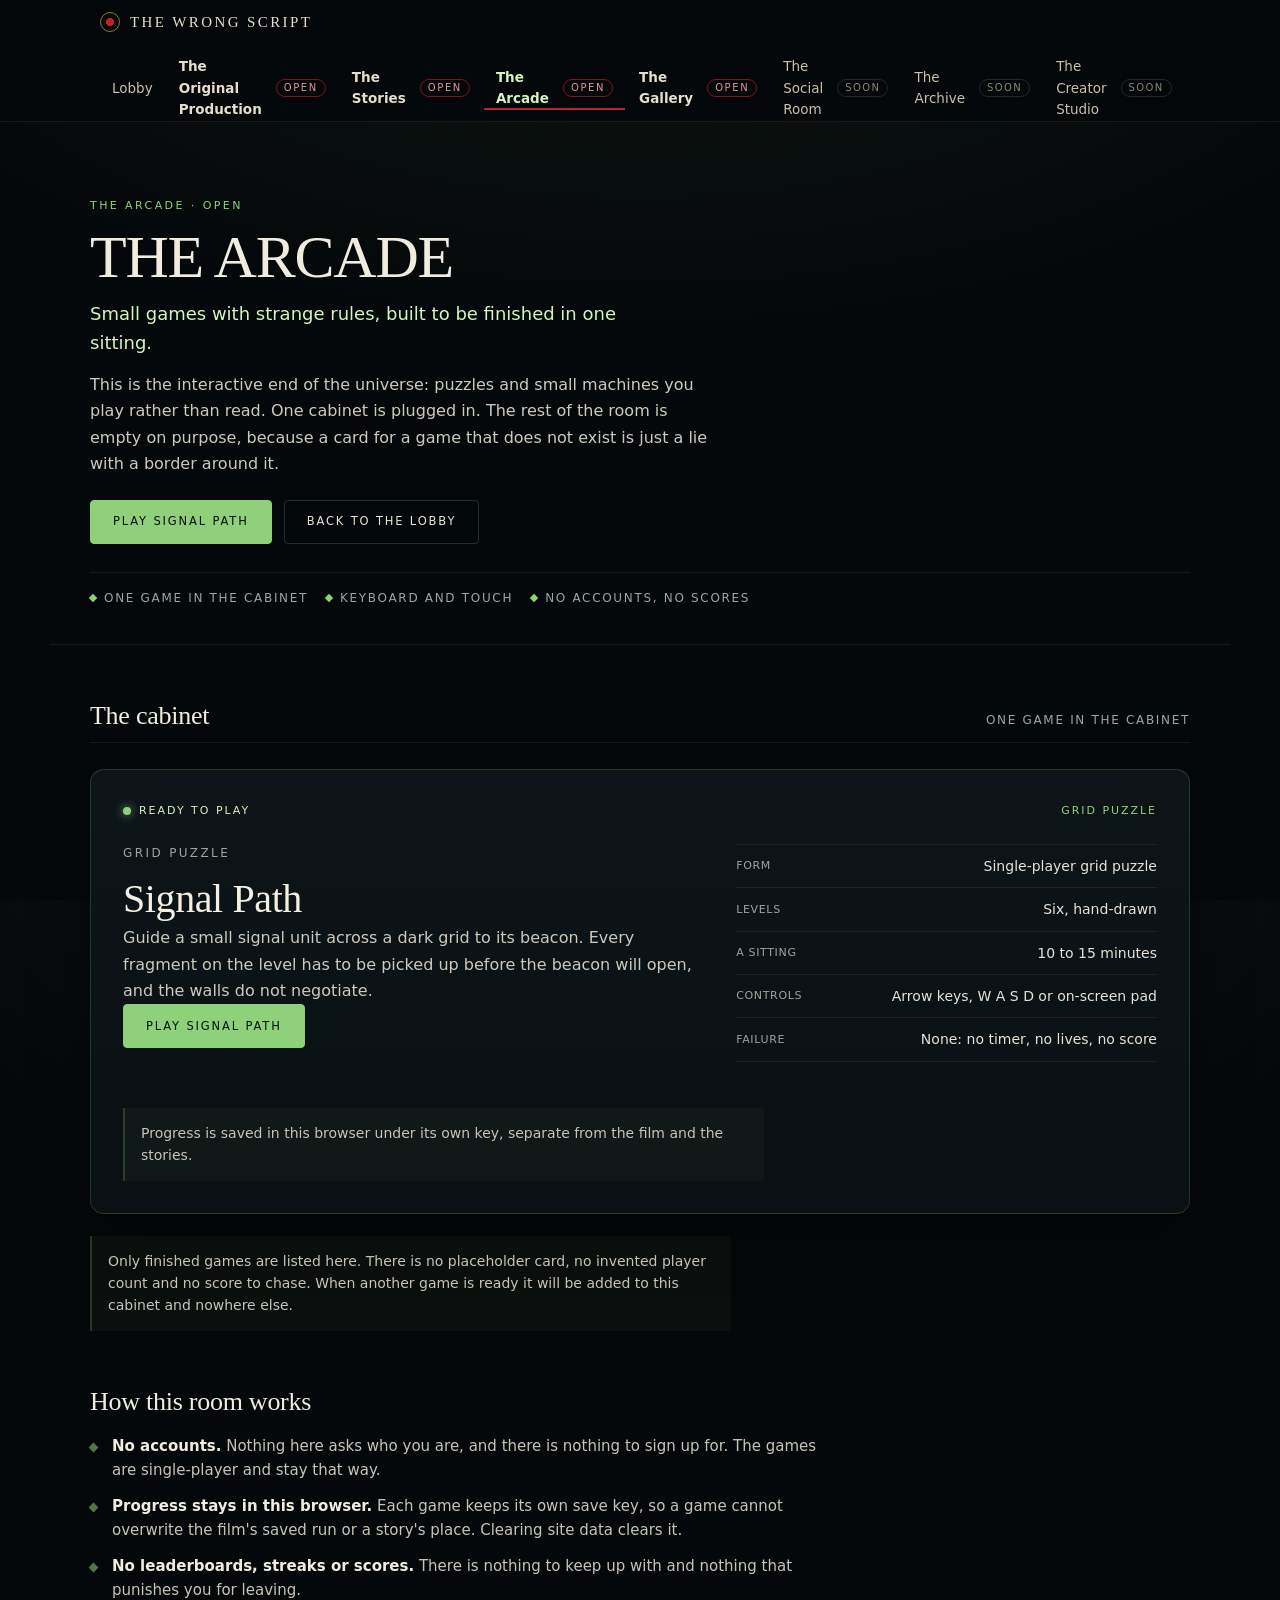
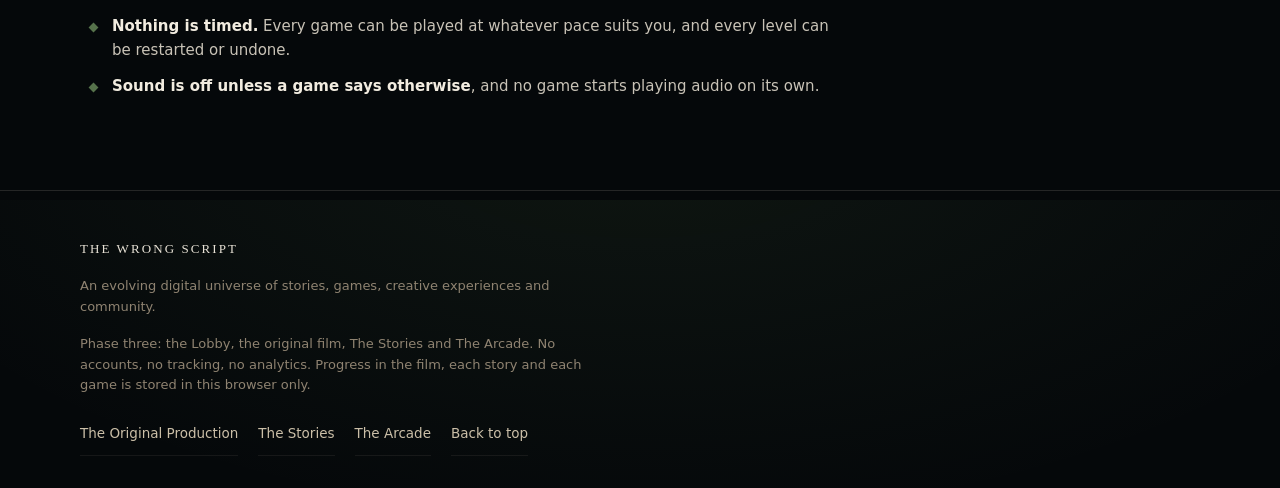
==== arcade/index.html @ e3240678 "AppJet agent update (4 files) - Edit stories/index.html - Edit arcade/index.html - Edit stories/the-" ====
<!DOCTYPE html>
<html lang="en">
<head>
<meta charset="utf-8">
<meta name="viewport" content="width=device-width, initial-scale=1, viewport-fit=cover">
<title>The Arcade - The Wrong Script</title>
<meta name="description" content="The Arcade: small games with strange rules inside The Wrong Script universe. One cabinet is open now: Signal Path, a six-level grid puzzle.">
<meta name="theme-color" content="#05080a">
<link rel="stylesheet" href="../assets/css/lobby.css">
<link rel="stylesheet" href="../assets/css/arcade.css">
</head>
<body class="arcade">

<a class="skip" href="#main">Skip to content</a>

<header class="site-header" id="top">
  <div class="bar">
    <a class="brand" href="../">
      <span class="mark" aria-hidden="true"></span>
      <span class="wordmark">The Wrong Script</span>
    </a>

    <button class="nav-toggle" id="nav-toggle" type="button" aria-expanded="false" aria-controls="site-nav">
      <span class="nav-toggle-bars" aria-hidden="true"></span>
      <span>Menu</span>
    </button>

    <nav class="site-nav" id="site-nav" aria-label="Platform">
      <a href="../">Lobby</a>
      <a href="../film/" class="is-live">The Original Production</a>
      <a href="../stories/" class="is-live">The Stories</a>
      <a href="./" class="is-live" aria-current="page">The Arcade</a>
      <a href="../gallery/" class="is-live">The Gallery</a>
      <a href="../#social-room">The Social Room <span class="soon">Soon</span></a>
      <a href="../#archive">The Archive <span class="soon">Soon</span></a>
      <a href="../#creator-studio">The Creator Studio <span class="soon">Soon</span></a>
    </nav>
  </div>
</header>

<main id="main">

  <section class="arc-open">
    <div>
      <p class="eyebrow">The Arcade &middot; open</p>
      <h1>The Arcade</h1>
      <p class="identity">Small games with strange rules, built to be finished in one sitting.</p>
      <p class="lede">This is the interactive end of the universe: puzzles and small machines you play rather than read. One cabinet is plugged in. The rest of the room is empty on purpose, because a card for a game that does not exist is just a lie with a border around it.</p>
      <div class="open-actions">
        <a class="btn btn-primary" href="signal-path/">Play Signal Path</a>
        <a class="btn btn-ghost" href="../">Back to the Lobby</a>
      </div>
    </div>
    <div class="open-meta">
      <span>One game in the cabinet</span>
      <span>Keyboard and touch</span>
      <span>No accounts, no scores</span>
    </div>
  </section>

  <section class="cabinet" aria-labelledby="cabinet-heading">
    <div class="cabinet-head">
      <h2 id="cabinet-heading">The cabinet</h2>
      <p class="cabinet-count" data-cabinet-count>One game in the cabinet</p>
    </div>

    <div data-cabinet></div>

    <p class="cabinet-note">Only finished games are listed here. There is no placeholder card, no invented player count and no score to chase. When another game is ready it will be added to this cabinet and nowhere else.</p>
  </section>

  <section class="room-notes" aria-labelledby="room-heading">
    <h2 id="room-heading">How this room works</h2>
    <ul>
      <li><strong>No accounts.</strong> Nothing here asks who you are, and there is nothing to sign up for. The games are single-player and stay that way.</li>
      <li><strong>Progress stays in this browser.</strong> Each game keeps its own save key, so a game cannot overwrite the film's saved run or a story's place. Clearing site data clears it.</li>
      <li><strong>No leaderboards, streaks or scores.</strong> There is nothing to keep up with and nothing that punishes you for leaving.</li>
      <li><strong>Nothing is timed.</strong> Every game can be played at whatever pace suits you, and every level can be restarted or undone.</li>
      <li><strong>Sound is off unless a game says otherwise</strong>, and no game starts playing audio on its own.</li>
    </ul>
  </section>

</main>

<footer class="site-footer">
  <div class="footer-inner">
    <span class="wordmark">The Wrong Script</span>
    <p>An evolving digital universe of stories, games, creative experiences and community.</p>
    <p>Phase three: the Lobby, the original film, The Stories and The Arcade. No accounts, no tracking, no analytics. Progress in the film, each story and each game is stored in this browser only.</p>
    <div class="footer-links">
      <a href="../film/">The Original Production</a>
      <a href="../stories/">The Stories</a>
      <a href="./">The Arcade</a>
      <a href="../#top">Back to top</a>
    </div>
  </div>
</footer>

<script src="../assets/js/arcade-shell.js" defer></script>
<script src="../assets/js/arcade-games.js" defer></script>
<script src="../assets/js/arcade-library.js" defer></script>
</body>
</html>
---- assets/css/lobby.css ----
/* =====================================================================
   THE WRONG SCRIPT - Lobby shell (Phase 1)
   ---------------------------------------------------------------------
   Palette is inherited from the original film so the two feel like one
   place: --bg #080808, --red #7A171C, --cr #E8DDCB, --gold #B99A62.

   No external fonts, images, scripts or tracking. Mobile-first.
   Each reserved destination is described by data-status so a later
   phase can promote one by changing that attribute and adding an href.
   ===================================================================== */

:root{
  color-scheme:dark;
  --ink:#080807;
  --panel:#12100e;
  --panel-2:#171310;
  --parch:#e8ddcb;
  --parch-soft:#cbbfa8;
  --muted:#8f8371;
  --red:#7a171c;
  --red-lit:#b8242b;
  --gold:#b99a62;
  --gold-dim:#8a7444;
  --rule:rgba(232,221,203,.14);
  --rule-soft:rgba(232,221,203,.07);
  --shell:1120px;
  --pad:20px;
  box-sizing:border-box;
  padding-top:env(safe-area-inset-top,0px);
  padding-bottom:env(safe-area-inset-bottom,0px);
}

*,*::before,*::after{box-sizing:inherit}

html{
  height:100%;
  scroll-behavior:smooth;
  scroll-padding-top:calc(64px + env(safe-area-inset-top,0px));
}

body{
  margin:0;
  min-height:100%;
  background:var(--ink);
  color:var(--parch);
  font:16px/1.6 system-ui,-apple-system,"Segoe UI",Roboto,sans-serif;
  overflow-x:hidden;
  -webkit-font-smoothing:antialiased;
}

/* ---------- type ---------- */

h1,h2,h3{
  margin:0;
  font-family:"Iowan Old Style",Palatino,"Palatino Linotype",Georgia,serif;
  font-weight:400;
  line-height:1.14;
}
h1{font-size:clamp(38px,10.5vw,74px);letter-spacing:-.02em;text-transform:uppercase}
h2{font-size:clamp(23px,5.4vw,33px);letter-spacing:-.01em}
h3{font-size:18px;line-height:1.3}
p{margin:0}

.eyebrow{
  margin:0 0 14px;
  font:11px/1.4 system-ui,sans-serif;
  letter-spacing:.22em;
  text-transform:uppercase;
  color:var(--gold);
}

/* ---------- shell ---------- */

.skip{
  position:absolute;
  left:16px;
  top:-70px;
  z-index:100;
  padding:12px 18px;
  background:var(--red);
  color:var(--parch);
  text-decoration:none;
  border-radius:4px;
  transition:top .18s ease;
}
.skip:focus-visible{top:calc(10px + env(safe-area-inset-top,0px))}

.site-header{
  position:sticky;
  top:0;
  z-index:60;
  background:rgba(8,8,7,.74);
  backdrop-filter:blur(14px) saturate(120%);
  border-bottom:1px solid var(--rule-soft);
}
.site-header.is-scrolled{border-bottom-color:var(--rule)}

.bar{
  max-width:var(--shell);
  margin:0 auto;
  padding:0 var(--pad);
  min-height:64px;
  display:flex;
  flex-wrap:wrap;
  align-items:center;
  justify-content:space-between;
  gap:12px;
}

.brand{
  display:flex;
  align-items:center;
  gap:10px;
  min-height:44px;
  color:var(--parch);
  text-decoration:none;
}
.mark{
  width:20px;
  height:20px;
  flex:0 0 auto;
  border-radius:50%;
  border:1px solid var(--gold-dim);
  background:radial-gradient(circle at 50% 50%,var(--red-lit) 0 4px,#0a0908 4px 100%);
}
.wordmark{
  font-family:"Iowan Old Style",Palatino,Georgia,serif;
  font-size:15px;
  letter-spacing:.16em;
  text-transform:uppercase;
  white-space:nowrap;
}

/* ---------- navigation ---------- */

.nav-toggle{
  margin-left:auto;
  display:inline-flex;
  align-items:center;
  gap:9px;
  min-height:44px;
  min-width:44px;
  padding:0 12px;
  background:transparent;
  border:1px solid var(--rule);
  border-radius:4px;
  color:var(--parch);
  font:11px/1 system-ui,sans-serif;
  letter-spacing:.16em;
  text-transform:uppercase;
  cursor:pointer;
}
.nav-toggle-bars{
  display:block;
  width:16px;
  height:2px;
  background:currentColor;
  box-shadow:0 -5px 0 currentColor,0 5px 0 currentColor;
}

.site-nav{
  display:none;
  width:100%;
  padding:6px 0 12px;
}
.site-nav.is-open{display:block}

.site-nav a{
  display:flex;
  align-items:center;
  gap:8px;
  min-height:48px;
  padding:0 4px;
  color:var(--parch-soft);
  text-decoration:none;
  font-size:15px;
  border-bottom:1px solid var(--rule-soft);
}
.site-nav a:last-child{border-bottom:0}
.site-nav a:focus-visible{outline:2px solid var(--gold);outline-offset:2px;border-radius:3px}
.site-nav a[aria-current="page"]{
  color:var(--parch);
  border-left:2px solid var(--red-lit);
  padding-left:10px;
}
.site-nav a.is-live{color:var(--parch);font-weight:600}
.site-nav a.is-live:after{
  content:"open";
  margin-left:auto;
  font:10px/1 system-ui,sans-serif;
  letter-spacing:.16em;
  text-transform:uppercase;
  color:#e8919a;
  border:1px solid var(--red);
  border-radius:999px;
  padding:3px 7px;
}
.site-nav a .soon{
  margin-left:auto;
  font:10px/1 system-ui,sans-serif;
  letter-spacing:.14em;
  text-transform:uppercase;
  color:var(--muted);
  border:1px solid var(--rule);
  border-radius:999px;
  padding:3px 7px;
}

@media (min-width:860px){
  .nav-toggle{display:none}
  .site-nav{
    display:flex;
    width:auto;
    margin-left:auto;
    padding:0;
    gap:2px;
    align-items:center;
  }
  .site-nav a{
    min-height:44px;
    border-bottom:0;
    border-left:0;
    padding:0 12px;
    font-size:13.5px;
  }
  .site-nav a[aria-current="page"]{
    border-left:0;
    padding-left:12px;
    box-shadow:inset 0 -2px 0 var(--red-lit);
  }
  .site-nav a.is-live:after,
  .site-nav a .soon{margin-left:6px}
}

/* ---------- buttons ---------- */

.btn{
  display:inline-flex;
  align-items:center;
  justify-content:center;
  gap:10px;
  min-height:48px;
  padding:0 22px;
  border-radius:4px;
  font:11.5px/1 system-ui,sans-serif;
  letter-spacing:.16em;
  text-transform:uppercase;
  text-decoration:none;
  cursor:pointer;
}
.btn:focus-visible{outline:2px solid var(--gold);outline-offset:3px}

.btn-primary{
  background:linear-gradient(180deg,var(--red-lit),var(--red));
  color:#fdf6f0;
  border:1px solid var(--red-lit);
}
.btn-primary:hover{background:linear-gradient(180deg,#c62b33,var(--red))}

.btn-ghost{
  background:transparent;
  color:var(--parch-soft);
  border:1px solid var(--rule);
}
.btn-ghost:hover{color:var(--parch);border-color:var(--gold-dim)}

/* ---------- hero ---------- */

.hero{
  max-width:var(--shell);
  margin:0 auto;
  padding:clamp(34px,8vw,84px) var(--pad) clamp(26px,5vw,44px);
  display:grid;
  gap:26px;
}
.hero-text{display:grid;gap:18px;align-content:start}
.hero .identity{
  font-family:"Iowan Old Style",Palatino,Georgia,serif;
  font-size:clamp(17px,3.6vw,21px);
  line-height:1.45;
  color:var(--parch);
  max-width:30ch;
}
.hero .lede{color:var(--parch-soft);max-width:56ch;font-size:15.5px}
.hero-actions{display:flex;flex-wrap:wrap;gap:12px}

.reel{
  position:relative;
  min-height:116px;
  border-radius:6px;
  border:1px solid var(--rule);
  background:
    radial-gradient(120% 140% at 15% 10%,rgba(122,23,28,.34),transparent 60%),
    linear-gradient(180deg,#0f0d0c,#0a0908);
  overflow:hidden;
  display:flex;
  align-items:center;
  justify-content:center;
  gap:14px;
}
.reel:before,.reel:after{
  content:"";
  width:56px;
  height:56px;
  border-radius:50%;
  border:2px solid var(--gold-dim);
  box-shadow:inset 0 0 0 6px #0a0908,inset 0 0 0 7px var(--rule);
}
.reel:after{width:38px;height:38px;border-color:var(--rule)}

/* ---------- saved film strip ---------- */

.continue-slot:empty{display:none}
.continue-card{
  display:flex;
  flex-wrap:wrap;
  align-items:center;
  gap:14px;
  padding:14px 16px;
  border:1px solid var(--rule);
  border-left:2px solid var(--gold-dim);
  border-radius:4px;
  background:var(--panel);
}
.continue-card .lab{
  display:block;
  margin-bottom:4px;
  font:10px/1 system-ui,sans-serif;
  letter-spacing:.18em;
  text-transform:uppercase;
  color:var(--gold);
}
.continue-card .val{
  font-family:"Iowan Old Style",Palatino,Georgia,serif;
  font-size:17px;
}
.continue-card a{margin-left:auto}

/* ---------- sections ---------- */

.section{
  max-width:var(--shell);
  margin:0 auto;
  padding:clamp(30px,6vw,56px) var(--pad);
  border-top:1px solid var(--rule-soft);
}
.section > .intro{color:var(--parch-soft);max-width:60ch;margin-top:10px;font-size:15.5px}

/* ---------- featured production ---------- */

.feature{
  margin-top:22px;
  display:grid;
  gap:20px;
  padding:clamp(18px,4vw,28px);
  border:1px solid var(--rule);
  border-radius:6px;
  background:
    radial-gradient(120% 130% at 8% 0%,rgba(122,23,28,.22),transparent 62%),
    linear-gradient(180deg,var(--panel),#0b0a09);
}
.feature-copy{display:grid;gap:16px;align-content:start}
.feature-copy p{color:var(--parch-soft);font-size:15.5px;max-width:54ch}
.facts{list-style:none;margin:0;padding:0;display:grid;gap:8px}
.facts li{
  display:grid;
  grid-template-columns:18px 1fr;
  gap:10px;
  align-items:start;
  font-size:14.5px;
  color:var(--parch-soft);
}
.facts li:before{content:"-";color:var(--gold-dim)}
.note{font-size:12.5px;color:var(--muted);max-width:52ch}

.slate{
  align-self:start;
  border:1px solid var(--rule);
  border-radius:5px;
  background:#0a0908;
  padding:14px;
  font-family:ui-monospace,"SFMono-Regular",Menlo,monospace;
  font-size:12px;
  letter-spacing:.04em;
}
.slate-top{
  display:flex;
  justify-content:space-between;
  align-items:center;
  padding-bottom:10px;
  margin-bottom:10px;
  border-bottom:1px dashed var(--rule);
  color:var(--gold);
  font-size:10px;
  letter-spacing:.18em;
  text-transform:uppercase;
}
.slate .row{display:flex;gap:12px;padding:5px 0;color:var(--parch-soft)}
.slate .row span:first-child{
  min-width:72px;
  color:var(--muted);
  font-size:10.5px;
  letter-spacing:.1em;
  text-transform:uppercase;
  padding-top:1px;
}
.slate .row span:last-child{margin-left:auto;text-align:right;color:var(--parch)}

/* ---------- destination grid ---------- */

.grid{
  margin-top:22px;
  display:grid;
  gap:14px;
  grid-template-columns:1fr;
}

.card{
  position:relative;
  display:grid;
  gap:10px;
  align-content:start;
  padding:18px;
  border:1px solid var(--rule-soft);
  border-radius:5px;
  background:linear-gradient(180deg,var(--panel-2),#0b0a09);
}
.card:before{
  content:"";
  position:absolute;
  left:0;
  top:0;
  width:100%;
  height:2px;
  background:linear-gradient(90deg,var(--red),transparent 55%);
  opacity:.55;
}
.card .glyph{
  display:flex;
  align-items:center;
  height:44px;
  font-size:20px;
  line-height:1;
}
.card h3{font-family:"Iowan Old Style",Palatino,Georgia,serif;font-size:19px}
.card p{color:var(--muted);font-size:14px;max-width:42ch}
/* A destination that has actually opened. Deliberately restrained: a gold
   rule and a real link, so a live room reads as reachable without making the
   five unfinished rooms look disabled. */
.card.is-open{border-color:rgba(185,154,98,.34)}
.card.is-open:before{background:linear-gradient(90deg,var(--gold),transparent 60%);opacity:.85}
.card.is-open .stat{color:var(--gold)}
.card.is-open .stat a{
  color:inherit;
  text-decoration:none;
  border-bottom:1px solid rgba(185,154,98,.45);
  padding-bottom:2px;
}
.card.is-open .stat a:hover{border-bottom-color:var(--gold)}

.card .stat{
  margin-top:4px;
  display:inline-flex;
  align-items:center;
  gap:7px;
  font:10px/1 system-ui,sans-serif;
  letter-spacing:.16em;
  text-transform:uppercase;
  color:var(--gold-dim);
}
.card .stat:before{
  content:"";
  width:5px;
  height:5px;
  flex:0 0 auto;
  border-radius:50%;
  background:currentColor;
}
.card .phase{
  margin-left:6px;
  font-size:10px;
  letter-spacing:.14em;
  text-transform:uppercase;
  color:var(--muted);
}

@media (min-width:620px){
  .grid{grid-template-columns:repeat(2,1fr)}
}
@media (min-width:940px){
  .grid{grid-template-columns:repeat(3,1fr)}
  .feature{grid-template-columns:1.35fr .9fr;gap:28px}
  .hero{grid-template-columns:1.5fr .7fr;align-items:center}
  .reel{min-height:200px}
}

/* ---------- noticeboard ---------- */

.board{
  margin-top:22px;
  display:grid;
  gap:14px;
  grid-template-columns:1fr;
}
.sample{
  display:grid;
  gap:8px;
  padding:18px;
  border:1px dashed var(--rule);
  border-radius:5px;
  background:rgba(18,16,14,.6);
}
.sample .tag{
  justify-self:start;
  font:10px/1 system-ui,sans-serif;
  letter-spacing:.2em;
  text-transform:uppercase;
  color:#0a0908;
  background:var(--gold-dim);
  padding:4px 7px;
  border-radius:3px;
}
.sample h3{font-size:17px}
.sample p{color:var(--muted);font-size:14px}
.board-note{margin-top:14px;font-size:12.5px;color:var(--muted);max-width:66ch}

@media (min-width:620px){
  .board{grid-template-columns:repeat(2,1fr)}
}
@media (min-width:940px){
  .board{grid-template-columns:repeat(3,1fr)}
}

/* ---------- footer ---------- */

.site-footer{
  margin-top:20px;
  border-top:1px solid var(--rule);
  padding:clamp(28px,5vw,48px) var(--pad) calc(32px + env(safe-area-inset-bottom,0px));
}
.footer-inner{
  max-width:var(--shell);
  margin:0 auto;
  display:grid;
  gap:16px;
}
.footer-inner .wordmark{font-size:13px}
.footer-inner p{color:var(--muted);font-size:13px;max-width:62ch}
.footer-links{display:flex;flex-wrap:wrap;gap:8px 20px}
.footer-links a{
  display:inline-flex;
  align-items:center;
  min-height:44px;
  color:var(--parch-soft);
  text-decoration:none;
  font-size:13.5px;
  border-bottom:1px solid var(--rule-soft);
}
.footer-links a:hover{color:var(--parch);border-bottom-color:var(--gold-dim)}
.footer-links a:focus-visible{outline:2px solid var(--gold);outline-offset:2px}

/* ---------- motion ---------- */

@keyframes rise{
  from{opacity:0;transform:translateY(12px)}
  to{opacity:1;transform:translateY(0)}
}

.hero .eyebrow,
.hero h1,
.hero .identity,
.hero .lede,
.hero-actions{animation:rise .6s ease both}
.hero h1{animation-delay:.06s}
.hero .identity{animation-delay:.12s}
.hero .lede{animation-delay:.18s}
.hero-actions{animation-delay:.24s}

@media (prefers-reduced-motion:reduce){
  html{scroll-behavior:auto}
  .hero .eyebrow,
  .hero h1,
  .hero .identity,
  .hero .lede,
  .hero-actions{animation:none}
  .skip{transition:none}
}
---- assets/css/arcade.css ----
/* =====================================================================
   THE WRONG SCRIPT - The Arcade
   ---------------------------------------------------------------------
   Loaded after lobby.css, which supplies the shell (header, nav, footer,
   buttons, skip link). This file only adds the Arcade's own identity and
   the SIGNAL PATH board.

   Palette: the Lobby's near-black and parchment are kept so the Arcade
   still belongs to the same building. The room's own accent is a muted
   phosphor green, taken from the beacon in the game - deliberately not
   the Lobby's red and not the Stories' teal.

   No external fonts, images or scripts. Mobile-first. Every colour used
   to carry meaning is paired with a glyph, a texture or a word.
   ===================================================================== */

:root {
  --arc-bg: #05080a;
  --arc-panel: #0a1013;
  --arc-panel-2: #0d1519;
  --arc-line: rgba(143, 208, 122, 0.20);
  --arc-line-soft: rgba(143, 208, 122, 0.10);
  --sig: #8fd07a;
  --sig-bright: #d3f5bd;
  --sig-dim: #56724b;
  --arc-mute: #9aa79c;
  --arc-danger: #b4553f;
}

body.arcade {
  background:
    radial-gradient(1200px 600px at 50% -10%, rgba(143, 208, 122, 0.07), transparent 70%),
    var(--arc-bg);
  color: #e8e2d6;
}

body.arcade .site-header {
  background: rgba(5, 8, 10, 0.92);
  border-bottom: 1px solid var(--arc-line-soft);
}

body.arcade .site-nav a.is-live:hover,
body.arcade .site-nav a[aria-current="page"] {
  color: var(--sig-bright);
}

body.arcade .btn-primary {
  background: var(--sig);
  border-color: var(--sig);
  color: #06110a;
}

body.arcade .btn-primary:hover,
body.arcade .btn-primary:focus-visible {
  background: var(--sig-bright);
  border-color: var(--sig-bright);
  color: #06110a;
}

body.arcade .btn-ghost {
  border-color: var(--arc-line);
  color: #e8e2d6;
}

body.arcade .btn-ghost:hover,
body.arcade .btn-ghost:focus-visible {
  border-color: var(--sig);
  color: var(--sig-bright);
}

body.arcade .eyebrow {
  color: var(--sig);
}

/* ---------- shared helpers ---------- */

.sr-only {
  position: absolute;
  width: 1px;
  height: 1px;
  padding: 0;
  margin: -1px;
  overflow: hidden;
  clip: rect(0 0 0 0);
  clip-path: inset(50%);
  white-space: nowrap;
  border: 0;
}

.visually-hidden {
  position: absolute;
  width: 1px;
  height: 1px;
  overflow: hidden;
  clip-path: inset(50%);
  white-space: nowrap;
}

/* ---------- the room ---------- */

.arc-open {
  display: grid;
  gap: 28px;
  max-width: 1180px;
  margin: 0 auto;
  padding: clamp(32px, 7vw, 76px) clamp(18px, 5vw, 40px) clamp(20px, 4vw, 36px);
  border-bottom: 1px solid var(--arc-line-soft);
}

.arc-open h1 {
  margin: 0 0 12px;
  font-size: clamp(34px, 7vw, 60px);
  line-height: 1.02;
  letter-spacing: -0.02em;
  color: #f2ece0;
}

.arc-open .identity {
  margin: 0 0 14px;
  font-size: clamp(15px, 2.2vw, 18px);
  color: var(--sig-bright);
  max-width: 46ch;
}

.arc-open .lede {
  margin: 0 0 22px;
  max-width: 62ch;
  color: #cfc9bd;
  line-height: 1.65;
}

.open-actions {
  display: flex;
  flex-wrap: wrap;
  gap: 12px;
}

.open-actions .btn {
  min-height: 44px;
  display: inline-flex;
  align-items: center;
}

.open-meta {
  display: flex;
  flex-wrap: wrap;
  gap: 8px 18px;
  font-size: 12px;
  letter-spacing: 0.14em;
  text-transform: uppercase;
  color: var(--arc-mute);
  border-top: 1px solid var(--arc-line-soft);
  padding-top: 16px;
}

.open-meta span::before {
  content: "";
  display: inline-block;
  width: 6px;
  height: 6px;
  margin-right: 8px;
  vertical-align: middle;
  background: var(--sig);
  transform: rotate(45deg);
}

/* ---------- the cabinet ---------- */

.cabinet {
  max-width: 1180px;
  margin: 0 auto;
  padding: clamp(28px, 5vw, 56px) clamp(18px, 5vw, 40px);
}

.cabinet-head {
  display: flex;
  flex-wrap: wrap;
  align-items: baseline;
  justify-content: space-between;
  gap: 10px 24px;
  border-bottom: 1px solid var(--arc-line-soft);
  padding-bottom: 12px;
  margin-bottom: 26px;
}

.cabinet-head h2 {
  margin: 0;
  font-size: clamp(20px, 3vw, 26px);
  color: #f2ece0;
}

.cabinet-count {
  font-size: 12px;
  letter-spacing: 0.14em;
  text-transform: uppercase;
  color: var(--arc-mute);
}

.machine {
  display: grid;
  gap: 24px;
  background: linear-gradient(180deg, var(--arc-panel-2), var(--arc-panel));
  border: 1px solid var(--arc-line);
  border-radius: 14px;
  padding: clamp(18px, 3.4vw, 32px);
  box-shadow: 0 22px 60px rgba(0, 0, 0, 0.45);
}

.machine-top {
  display: flex;
  flex-wrap: wrap;
  align-items: center;
  justify-content: space-between;
  gap: 10px;
  font-size: 11px;
  letter-spacing: 0.18em;
  text-transform: uppercase;
  color: var(--sig);
}

.machine-top .lamp {
  display: inline-flex;
  align-items: center;
  gap: 8px;
  color: var(--sig-bright);
}

.machine-top .lamp::before {
  content: "";
  width: 8px;
  height: 8px;
  border-radius: 50%;
  background: var(--sig);
  box-shadow: 0 0 10px rgba(143, 208, 122, 0.8);
}

.machine h3 {
  margin: 0;
  font-size: clamp(26px, 4.6vw, 40px);
  letter-spacing: -0.01em;
  color: #f5efe3;
}

.machine .kicker {
  margin: 0 0 10px;
  font-size: 12px;
  letter-spacing: 0.2em;
  text-transform: uppercase;
  color: var(--arc-mute);
}

.machine p.blurb {
  margin: 0;
  max-width: 60ch;
  color: #cfc9bd;
  line-height: 1.65;
}

.machine-body {
  display: grid;
  gap: 24px;
}

.machine-facts {
  display: grid;
  gap: 0;
  margin: 0;
  border-top: 1px solid var(--arc-line-soft);
}

.machine-facts div {
  display: flex;
  justify-content: space-between;
  gap: 16px;
  padding: 10px 0;
  border-bottom: 1px solid var(--arc-line-soft);
  font-size: 14px;
}

.machine-facts dt {
  color: var(--arc-mute);
  letter-spacing: 0.06em;
  text-transform: uppercase;
  font-size: 11px;
  align-self: center;
}

.machine-facts dd {
  margin: 0;
  text-align: right;
  color: #e8e2d6;
}

.machine-actions {
  display: flex;
  flex-wrap: wrap;
  gap: 12px;
  align-items: center;
}

.machine-actions .btn {
  min-height: 44px;
  display: inline-flex;
  align-items: center;
}

.cabinet-note {
  margin: 22px 0 0;
  padding: 14px 16px;
  border-left: 2px solid var(--arc-line);
  background: rgba(143, 208, 122, 0.04);
  color: #c9c3b7;
  font-size: 14px;
  line-height: 1.6;
  max-width: 72ch;
}

/* ---------- how the room works ---------- */

.room-notes {
  max-width: 1180px;
  margin: 0 auto;
  padding: 0 clamp(18px, 5vw, 40px) clamp(40px, 7vw, 72px);
  display: grid;
  gap: 18px;
}

.room-notes h2 {
  margin: 0;
  font-size: clamp(20px, 3vw, 26px);
  color: #f2ece0;
}

.room-notes ul {
  margin: 0;
  padding: 0;
  list-style: none;
  display: grid;
  gap: 12px;
  max-width: 74ch;
}

.room-notes li {
  position: relative;
  padding-left: 22px;
  color: #c9c3b7;
  line-height: 1.6;
  font-size: 15px;
}

.room-notes li::before {
  content: "";
  position: absolute;
  left: 0;
  top: 0.62em;
  width: 7px;
  height: 7px;
  background: var(--sig-dim);
  transform: rotate(45deg);
}

.room-notes strong {
  color: #f2ece0;
}

/* ---------- the game page ---------- */

.play {
  max-width: 1180px;
  margin: 0 auto;
  padding: clamp(24px, 4vw, 44px) clamp(14px, 4vw, 40px) clamp(40px, 6vw, 64px);
}

.play-grid {
  display: grid;
  gap: 26px;
}

.play-main {
  min-width: 0;
}

.hud {
  display: grid;
  grid-template-columns: repeat(3, minmax(0, 1fr));
  gap: 8px;
  margin-bottom: 14px;
}

.hud-cell {
  background: var(--arc-panel);
  border: 1px solid var(--arc-line-soft);
  border-radius: 10px;
  padding: 10px 12px;
  display: grid;
  gap: 3px;
}

.hud-lab {
  font-size: 10px;
  letter-spacing: 0.16em;
  text-transform: uppercase;
  color: var(--arc-mute);
}

.hud-val {
  font-size: clamp(15px, 2.6vw, 19px);
  color: var(--sig-bright);
  font-variant-numeric: tabular-nums;
}

.level-name {
  margin: 0 0 12px;
  font-size: 13px;
  letter-spacing: 0.16em;
  text-transform: uppercase;
  color: var(--arc-mute);
}

.board-wrap {
  background: var(--arc-panel);
  border: 1px solid var(--arc-line);
  border-radius: 14px;
  padding: clamp(8px, 2vw, 16px);
  overflow: hidden;
}

.board {
  display: grid;
  grid-template-columns: repeat(var(--cols, 6), minmax(0, 1fr));
  gap: clamp(2px, 0.7vw, 5px);
  width: 100%;
  max-width: 520px;
  margin: 0 auto;
}

.cell {
  aspect-ratio: 1 / 1;
  display: grid;
  place-items: center;
  border-radius: 4px;
  font-size: clamp(11px, 2.5vw, 19px);
  line-height: 1;
  position: relative;
  user-select: none;
}

.cell--floor {
  background: #0f171b;
  box-shadow: inset 0 0 0 1px rgba(255, 255, 255, 0.03);
}

.cell--wall {
  background:
    repeating-linear-gradient(45deg,
      rgba(255, 255, 255, 0.055) 0 2px,
      transparent 2px 7px),
    #05090b;
  box-shadow: inset 0 0 0 1px rgba(255, 255, 255, 0.04);
}

.cell--start {
  background: #101c17;
  color: var(--arc-mute);
  box-shadow: inset 0 0 0 1px rgba(143, 208, 122, 0.18);
}

.cell--frag {
  background: #121a12;
  color: #d8b877;
  box-shadow: inset 0 0 0 1px rgba(216, 184, 119, 0.35);
}

.cell--beacon {
  background: #0d1418;
  color: #6d8a9a;
  box-shadow: inset 0 0 0 1px rgba(109, 138, 154, 0.4);
}

.cell--beacon.is-ready {
  background: #12210f;
  color: var(--sig-bright);
  box-shadow: inset 0 0 0 1px var(--sig), 0 0 18px rgba(143, 208, 122, 0.35);
}

.cell--player {
  background: #14260f;
  color: var(--sig-bright);
  box-shadow: inset 0 0 0 2px var(--sig), 0 0 16px rgba(143, 208, 122, 0.28);
}

.status {
  margin: 14px 0 0;
  min-height: 2.6em;
  font-size: 14px;
  line-height: 1.5;
  color: #d7d1c5;
}

.status.is-alert {
  color: #e6b48f;
}

.status.is-good {
  color: var(--sig-bright);
}

/* ---------- the pad ---------- */

.pad {
  display: grid;
  grid-template-columns: repeat(3, 56px);
  grid-template-rows: repeat(2, 56px);
  gap: 8px;
  justify-content: center;
  margin: 18px auto 0;
}

.pad-btn {
  min-width: 48px;
  min-height: 48px;
  border-radius: 10px;
  border: 1px solid var(--arc-line);
  background: var(--arc-panel-2);
  color: var(--sig-bright);
  font-size: 20px;
  line-height: 1;
  cursor: pointer;
  display: grid;
  place-items: center;
  transition: background 0.15s ease, border-color 0.15s ease;
}

.pad-btn:hover {
  border-color: var(--sig);
}

.pad-btn:active {
  background: #16241a;
}

.pad-up { grid-column: 2; grid-row: 1; }
.pad-left { grid-column: 1; grid-row: 2; }
.pad-down { grid-column: 2; grid-row: 2; }
.pad-right { grid-column: 3; grid-row: 2; }

/* ---------- result ---------- */

.result {
  margin-top: 18px;
  border: 1px solid var(--arc-line);
  border-radius: 12px;
  background: linear-gradient(180deg, rgba(143, 208, 122, 0.08), var(--arc-panel));
  padding: clamp(16px, 3vw, 24px);
}

.result-kicker {
  margin: 0 0 8px;
  font-size: 11px;
  letter-spacing: 0.2em;
  text-transform: uppercase;
  color: var(--sig);
}

.result h3 {
  margin: 0 0 10px;
  font-size: clamp(19px, 3vw, 24px);
  color: #f2ece0;
}

.result p {
  margin: 0 0 16px;
  color: #cfc9bd;
  line-height: 1.6;
  max-width: 62ch;
}

.result-actions {
  display: flex;
  flex-wrap: wrap;
  gap: 10px;
}

.result-actions .btn {
  min-height: 44px;
  display: inline-flex;
  align-items: center;
}

/* ---------- side panel ---------- */

.play-side {
  display: grid;
  gap: 16px;
  align-content: start;
  min-width: 0;
}

.side-block {
  background: var(--arc-panel);
  border: 1px solid var(--arc-line-soft);
  border-radius: 12px;
  padding: 16px;
}

.side-block h3 {
  margin: 0 0 12px;
  font-size: 11px;
  letter-spacing: 0.18em;
  text-transform: uppercase;
  color: var(--arc-mute);
}

.side-actions {
  display: grid;
  gap: 8px;
}

.btn-small {
  min-height: 44px;
  padding: 10px 14px;
  font-size: 14px;
  justify-content: center;
  display: inline-flex;
  align-items: center;
}

body.arcade .btn-danger {
  border-color: rgba(180, 85, 63, 0.5);
  color: #e8b9a9;
}

body.arcade .btn-danger:hover,
body.arcade .btn-danger:focus-visible {
  border-color: var(--arc-danger);
  color: #ffd8cb;
}

/* level rail */

.rail {
  display: grid;
  gap: 6px;
}

.rail-item {
  display: flex;
  align-items: center;
  justify-content: space-between;
  gap: 10px;
  min-height: 44px;
  padding: 8px 12px;
  border-radius: 8px;
  border: 1px solid var(--arc-line-soft);
  background: #0b1216;
  color: #cfc9bd;
  font-size: 13px;
  text-align: left;
  cursor: pointer;
  width: 100%;
}

.rail-item:hover {
  border-color: var(--arc-line);
}

.rail-item[aria-current="true"] {
  border-color: var(--sig);
  color: var(--sig-bright);
  background: #101a12;
}

.rail-item .rail-state {
  font-size: 10px;
  letter-spacing: 0.14em;
  text-transform: uppercase;
  color: var(--arc-mute);
  white-space: nowrap;
}

.rail-item.is-locked {
  cursor: not-allowed;
  color: #6f7a72;
  background: #080d0f;
  border-style: dashed;
}

.rail-item.is-locked .rail-state {
  color: #5d6a62;
}

/* rules and legend */

.rules,
.legend {
  margin: 0;
  padding: 0;
  list-style: none;
  display: grid;
  gap: 9px;
  font-size: 13.5px;
  line-height: 1.5;
  color: #c9c3b7;
}

.legend li {
  display: flex;
  align-items: center;
  gap: 10px;
}

.lg {
  display: inline-grid;
  place-items: center;
  width: 26px;
  height: 26px;
  border-radius: 4px;
  font-size: 13px;
  flex: 0 0 auto;
  background: #0f171b;
  box-shadow: inset 0 0 0 1px rgba(255, 255, 255, 0.08);
}

.lg-start { color: var(--arc-mute); }
.lg-frag { color: #d8b877; box-shadow: inset 0 0 0 1px rgba(216, 184, 119, 0.35); }
.lg-beacon { color: #6d8a9a; box-shadow: inset 0 0 0 1px rgba(109, 138, 154, 0.4); }
.lg-beacon.is-ready { color: var(--sig-bright); box-shadow: inset 0 0 0 1px var(--sig); }
.lg-player { color: var(--sig-bright); box-shadow: inset 0 0 0 1px var(--sig); }
.lg-wall {
  background: repeating-linear-gradient(45deg, rgba(255, 255, 255, 0.08) 0 2px, transparent 2px 7px), #05090b;
}

/* save and reset */

.save-note {
  margin: 0 0 12px;
  font-size: 13.5px;
  line-height: 1.55;
  color: #c9c3b7;
}

.save-note.is-warning {
  color: #e6b48f;
}

.confirm {
  margin-top: 12px;
  border-top: 1px solid var(--arc-line-soft);
  padding-top: 12px;
}

.confirm p {
  margin: 0 0 10px;
  font-size: 13.5px;
  line-height: 1.5;
  color: #e6b48f;
}

.confirm-actions {
  display: grid;
  gap: 8px;
}

/* ---------- keyboard focus ---------- */

body.arcade a:focus-visible,
body.arcade button:focus-visible {
  outline: 2px solid var(--sig-bright);
  outline-offset: 3px;
}

/* ---------- wider screens ---------- */

@media (min-width: 720px) {
  .machine-body {
    grid-template-columns: minmax(0, 1.4fr) minmax(0, 1fr);
    align-items: start;
  }

  .pad {
    grid-template-columns: repeat(3, 64px);
    grid-template-rows: repeat(2, 64px);
  }
}

@media (min-width: 900px) {
  .play-grid {
    grid-template-columns: minmax(0, 1.35fr) minmax(300px, 1fr);
    align-items: start;
  }

  .pad {
    grid-template-columns: repeat(3, 60px);
    grid-template-rows: repeat(2, 60px);
    justify-content: start;
  }
}

/* ---------- motion ---------- */

@media (prefers-reduced-motion: reduce) {
  body.arcade *,
  body.arcade *::before,
  body.arcade *::after {
    animation-duration: 0.001ms !important;
    animation-iteration-count: 1 !important;
    transition-duration: 0.001ms !important;
    scroll-behavior: auto !important;
  }
}
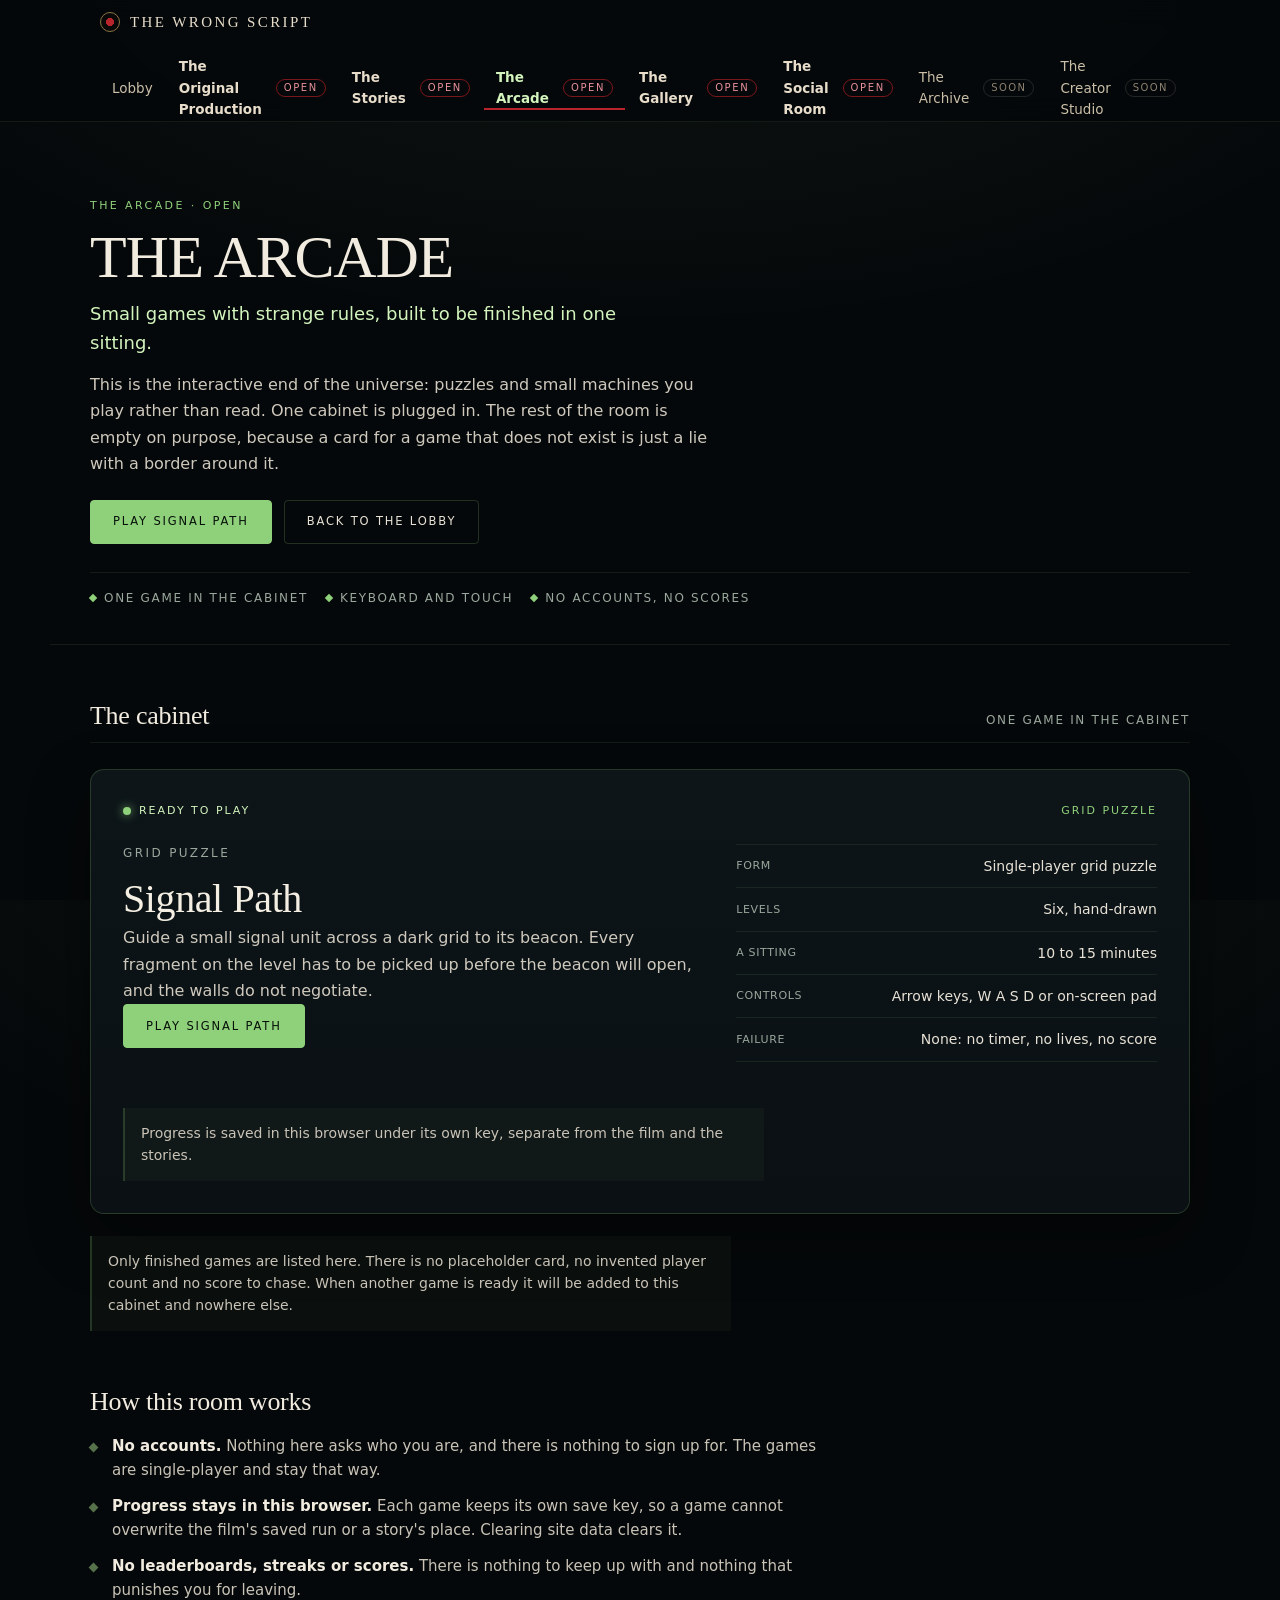
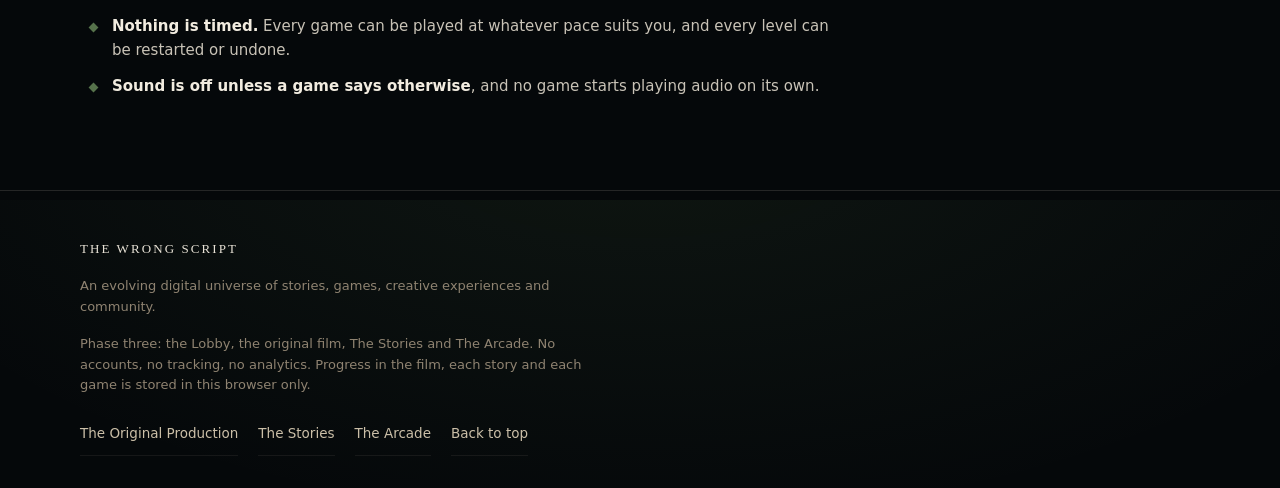
==== commit 53323652: "AppJet agent update (6 files) - Edit index.html - Edit stories/index.html - Edit arcade/index.html -" ====
--- a/arcade/index.html
+++ b/arcade/index.html
@@ -31,7 +31,7 @@
       <a href="../stories/" class="is-live">The Stories</a>
       <a href="./" class="is-live" aria-current="page">The Arcade</a>
       <a href="../gallery/" class="is-live">The Gallery</a>
-      <a href="../#social-room">The Social Room <span class="soon">Soon</span></a>
+      <a href="../social-room/" class="is-live">The Social Room</a>
       <a href="../#archive">The Archive <span class="soon">Soon</span></a>
       <a href="../#creator-studio">The Creator Studio <span class="soon">Soon</span></a>
     </nav>
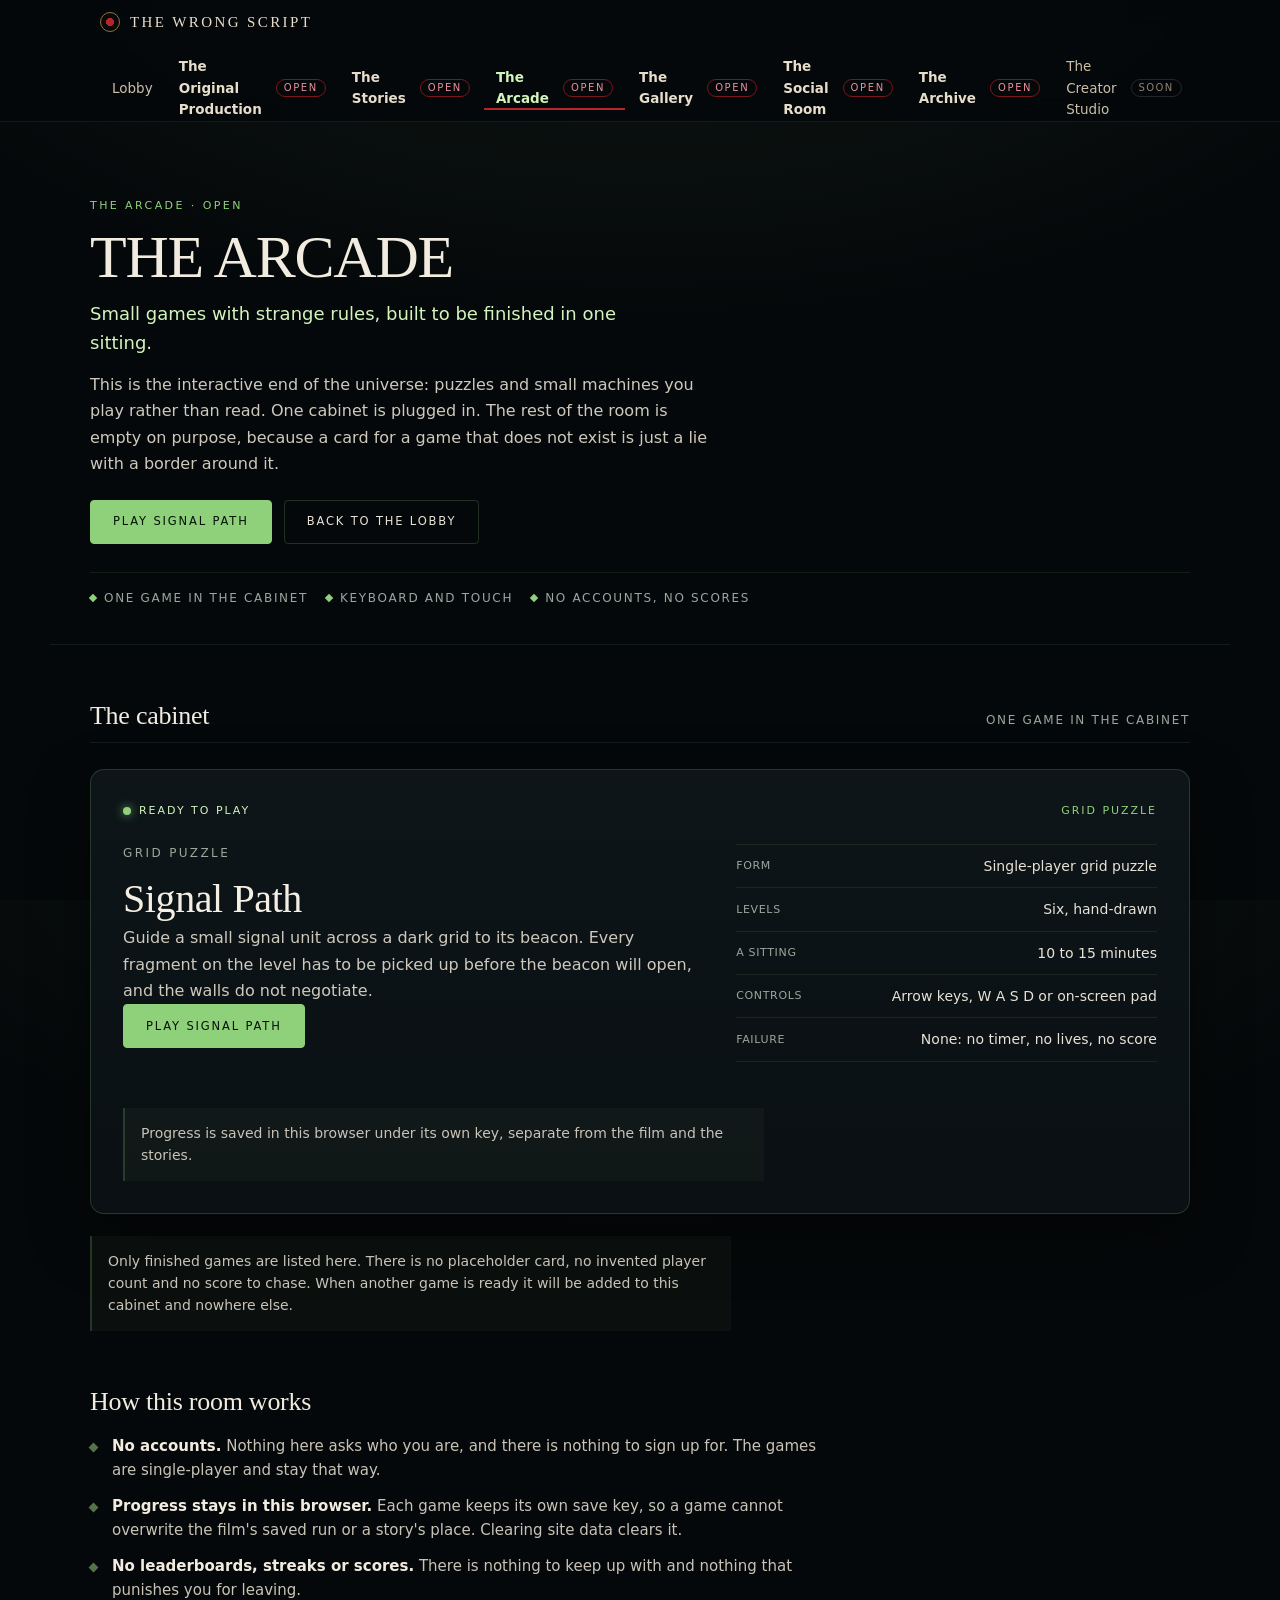
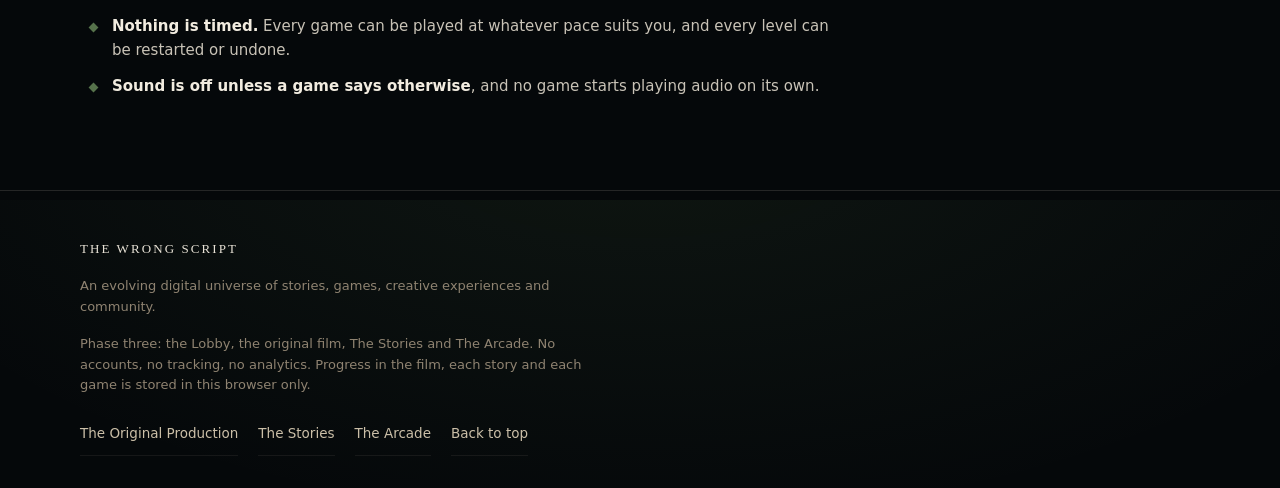
==== commit c2c8010a: "AppJet agent update (7 files) - Edit index.html - Edit stories/index.html - Edit stories/the-ninth-b" ====
--- a/arcade/index.html
+++ b/arcade/index.html
@@ -32,7 +32,7 @@
       <a href="./" class="is-live" aria-current="page">The Arcade</a>
       <a href="../gallery/" class="is-live">The Gallery</a>
       <a href="../social-room/" class="is-live">The Social Room</a>
-      <a href="../#archive">The Archive <span class="soon">Soon</span></a>
+      <a href="../archive/" class="is-live">The Archive</a>
       <a href="../#creator-studio">The Creator Studio <span class="soon">Soon</span></a>
     </nav>
   </div>
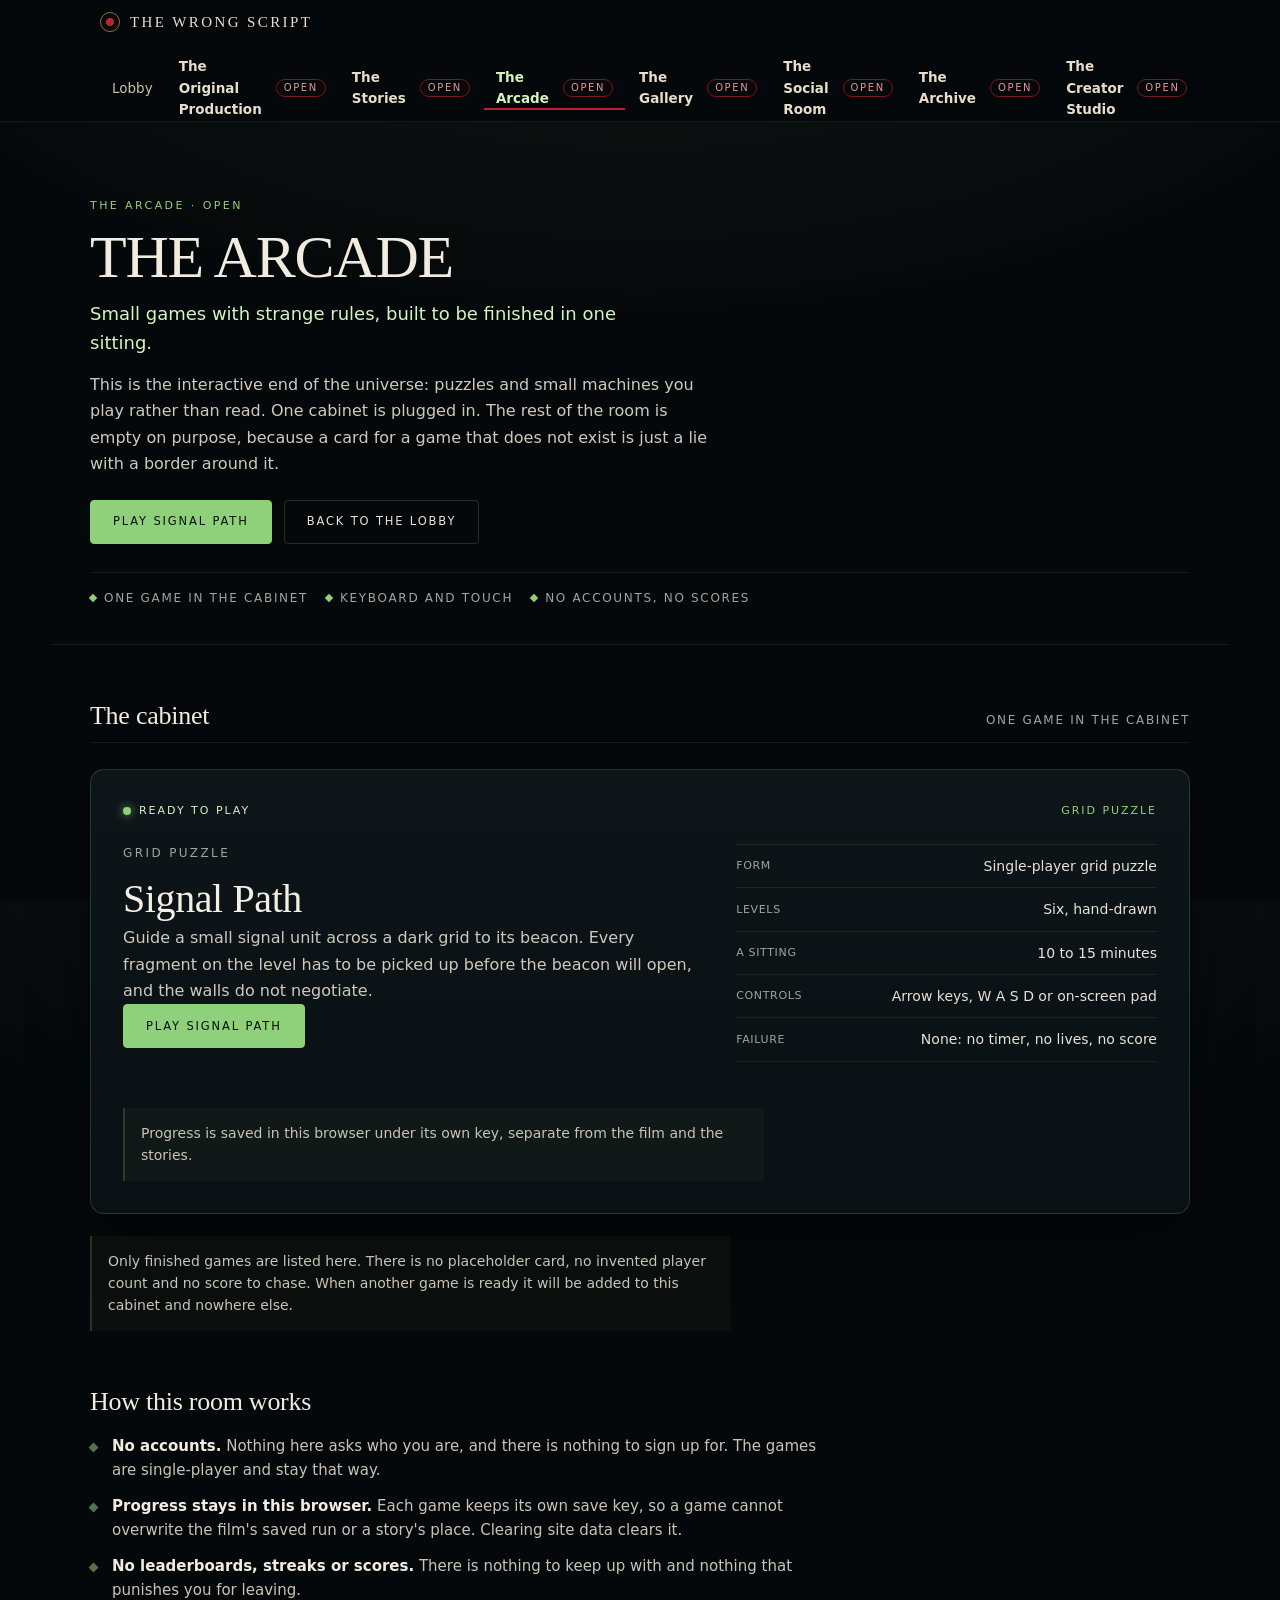
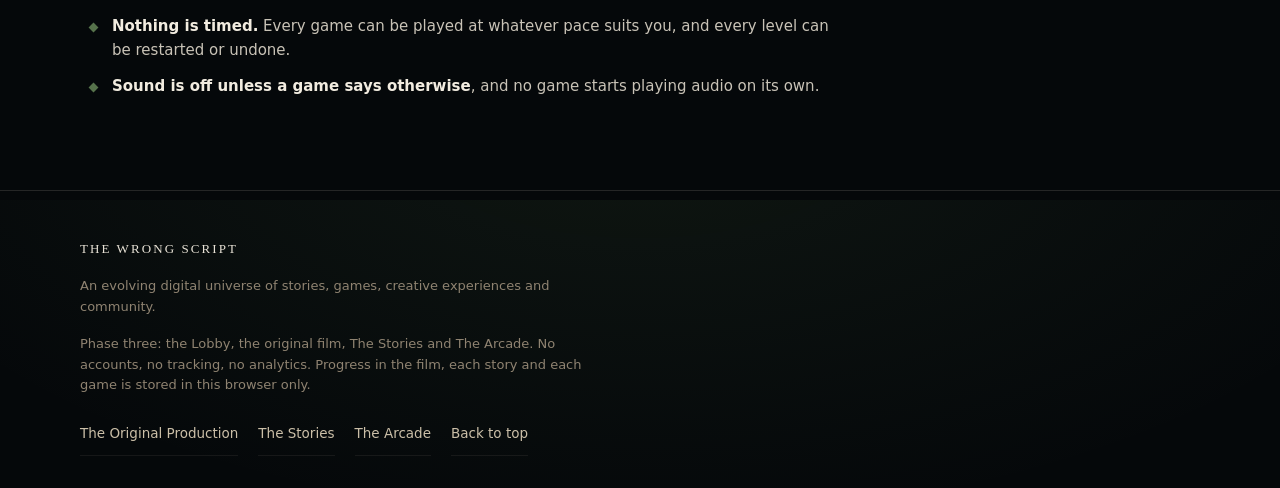
==== commit 88d9e2cc: "AppJet agent update (8 files) - Edit index.html - Edit stories/index.html - Edit stories/the-ninth-b" ====
--- a/arcade/index.html
+++ b/arcade/index.html
@@ -33,7 +33,7 @@
       <a href="../gallery/" class="is-live">The Gallery</a>
       <a href="../social-room/" class="is-live">The Social Room</a>
       <a href="../archive/" class="is-live">The Archive</a>
-      <a href="../#creator-studio">The Creator Studio <span class="soon">Soon</span></a>
+      <a href="../creator-studio/" class="is-live">The Creator Studio</a>
     </nav>
   </div>
 </header>
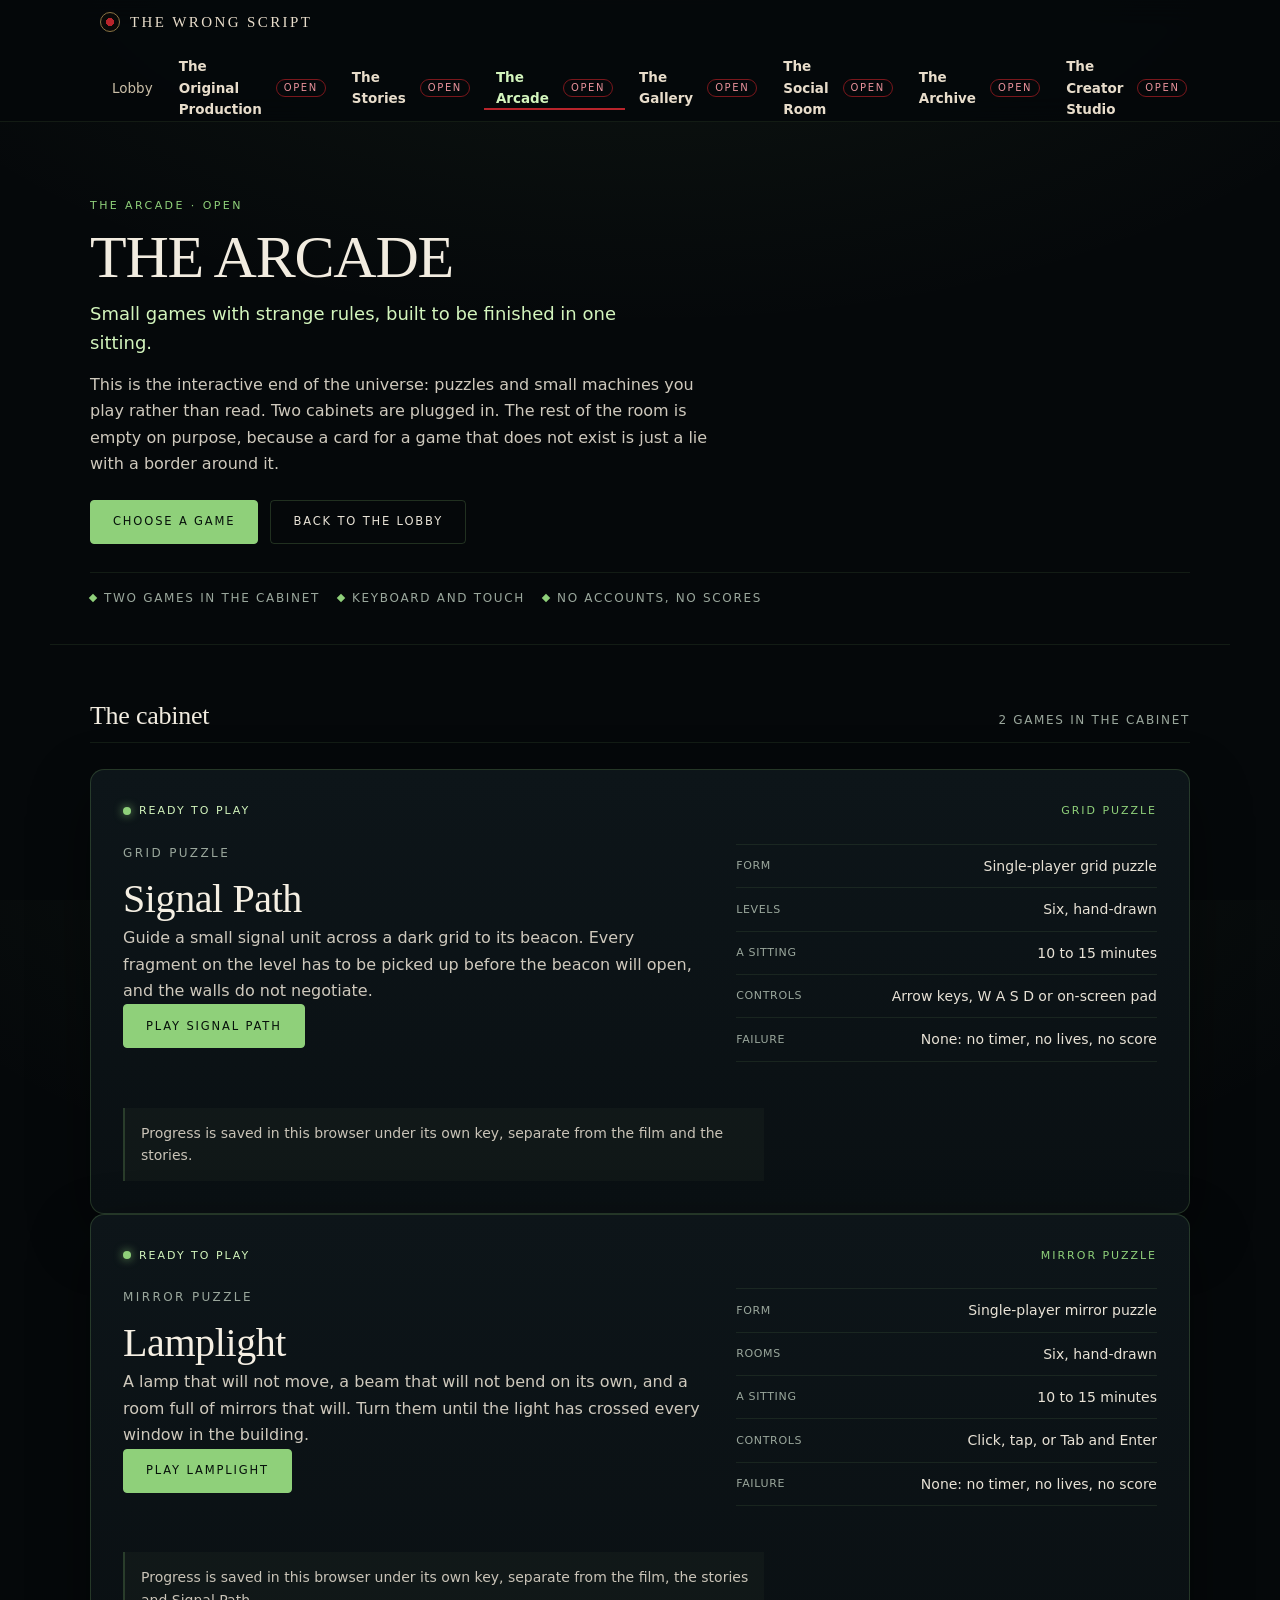
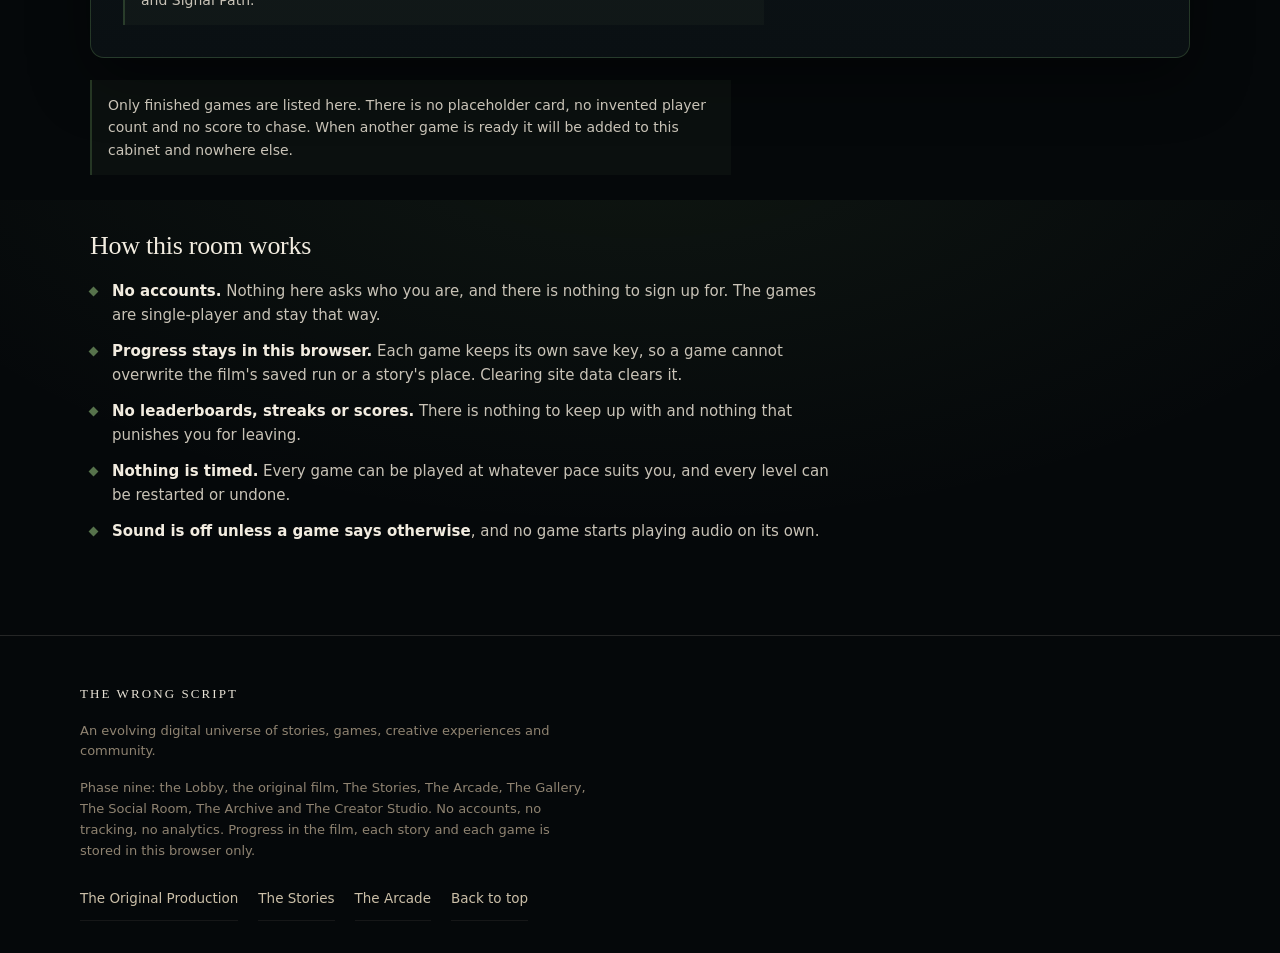
==== commit 5c5bdecf: "Edit arcade/index.html" ====
--- a/arcade/index.html
+++ b/arcade/index.html
@@ -4,7 +4,7 @@
 <meta charset="utf-8">
 <meta name="viewport" content="width=device-width, initial-scale=1, viewport-fit=cover">
 <title>The Arcade - The Wrong Script</title>
-<meta name="description" content="The Arcade: small games with strange rules inside The Wrong Script universe. One cabinet is open now: Signal Path, a six-level grid puzzle.">
+<meta name="description" content="The Arcade: small games with strange rules inside The Wrong Script universe. Two cabinets are open now: Signal Path, a six-level grid puzzle, and Lamplight, a six-room mirror puzzle.">
 <meta name="theme-color" content="#05080a">
 <link rel="stylesheet" href="../assets/css/lobby.css">
 <link rel="stylesheet" href="../assets/css/arcade.css">
@@ -45,14 +45,14 @@
       <p class="eyebrow">The Arcade &middot; open</p>
       <h1>The Arcade</h1>
       <p class="identity">Small games with strange rules, built to be finished in one sitting.</p>
-      <p class="lede">This is the interactive end of the universe: puzzles and small machines you play rather than read. One cabinet is plugged in. The rest of the room is empty on purpose, because a card for a game that does not exist is just a lie with a border around it.</p>
+      <p class="lede">This is the interactive end of the universe: puzzles and small machines you play rather than read. Two cabinets are plugged in. The rest of the room is empty on purpose, because a card for a game that does not exist is just a lie with a border around it.</p>
       <div class="open-actions">
-        <a class="btn btn-primary" href="signal-path/">Play Signal Path</a>
+        <a class="btn btn-primary" href="#cabinet">Choose a game</a>
         <a class="btn btn-ghost" href="../">Back to the Lobby</a>
       </div>
     </div>
     <div class="open-meta">
-      <span>One game in the cabinet</span>
+      <span>Two games in the cabinet</span>
       <span>Keyboard and touch</span>
       <span>No accounts, no scores</span>
     </div>
@@ -61,7 +61,7 @@
   <section class="cabinet" aria-labelledby="cabinet-heading">
     <div class="cabinet-head">
       <h2 id="cabinet-heading">The cabinet</h2>
-      <p class="cabinet-count" data-cabinet-count>One game in the cabinet</p>
+      <p class="cabinet-count" data-cabinet-count>Two games in the cabinet</p>
     </div>
 
     <div data-cabinet></div>
@@ -86,7 +86,7 @@
   <div class="footer-inner">
     <span class="wordmark">The Wrong Script</span>
     <p>An evolving digital universe of stories, games, creative experiences and community.</p>
-    <p>Phase three: the Lobby, the original film, The Stories and The Arcade. No accounts, no tracking, no analytics. Progress in the film, each story and each game is stored in this browser only.</p>
+    <p>Phase nine: the Lobby, the original film, The Stories, The Arcade, The Gallery, The Social Room, The Archive and The Creator Studio. No accounts, no tracking, no analytics. Progress in the film, each story and each game is stored in this browser only.</p>
     <div class="footer-links">
       <a href="../film/">The Original Production</a>
       <a href="../stories/">The Stories</a>
--- a/assets/css/lobby.css
+++ b/assets/css/lobby.css
@@ -456,6 +456,22 @@
   border-bottom:1px solid rgba(185,154,98,.45);
   padding-bottom:2px;
 }
+/* Phase 9 (DEF-01): these card links measured 13px and 23px tall, which is a
+   poor target for a thumb on a phone. They already span the width of the card,
+   so only the vertical hit area needed fixing. min-height rather than padding,
+   so the label stays optically where it was while the tappable box grows to
+   44px. The row grows with it; nothing else moves. */
+.card .stat a{
+  display:inline-flex;
+  align-items:center;
+  min-height:44px;
+}
+/* Phase 9 (DEF-01): inline prose links in the noticeboard and the notes get the
+   24px touch floor without moving the line box. */
+.sample p a,
+.note a{
+  padding-block:4px;
+}
 .card.is-open .stat a:hover{border-bottom-color:var(--gold)}
 
 .card .stat{
--- a/assets/css/arcade.css
+++ b/assets/css/arcade.css
@@ -808,3 +808,133 @@
     scroll-behavior: auto !important;
   }
 }
+
+/* =====================================================================
+   LAMPLIGHT  (Phase 9)
+   ---------------------------------------------------------------------
+   The room is a CSS grid of square cells. Columns come from the room's own
+   width via the --lp-cols custom property, so a six-wide room fits a 390px
+   phone without any horizontal scrolling: six cells plus five 4px gaps
+   inside the page gutter. Mirrors are real buttons, so they are keyboard
+   reachable and every one is at least 44px tall on a phone.
+   ===================================================================== */
+
+.lp-idea{
+  margin:-6px 0 16px;
+  font-size:13px;
+  line-height:1.5;
+  color:var(--muted, #9a9384);
+  font-style:italic;
+}
+
+.lp-wrap{
+  width:100%;
+  max-width:520px;
+  margin:0 auto;
+  padding:10px;
+  background:rgba(0,0,0,.35);
+  border:1px solid rgba(185,154,98,.22);
+  border-radius:6px;
+}
+
+.lp-board{
+  display:grid;
+  grid-template-columns:repeat(var(--lp-cols, 6), minmax(0, 1fr));
+  gap:4px;
+}
+
+.lp-cell{
+  position:relative;
+  display:flex;
+  align-items:center;
+  justify-content:center;
+  aspect-ratio:1 / 1;
+  min-height:44px;
+  border:1px solid rgba(255,255,255,.07);
+  border-radius:3px;
+  background:rgba(255,255,255,.025);
+  color:#8f8a7c;
+  font:600 clamp(13px, 3.2vw, 19px)/1 ui-monospace, SFMono-Regular, Menlo, Consolas, monospace;
+  -webkit-appearance:none;
+  appearance:none;
+}
+
+/* Walls read as solid mass, not as a colour cue: they are hatched as well as
+   darker, so they are distinguishable without relying on hue. */
+.lp-cell.lp-wall{
+  background:repeating-linear-gradient(45deg, rgba(0,0,0,.6) 0 4px, rgba(255,255,255,.05) 4px 8px);
+  border-color:rgba(255,255,255,.12);
+}
+
+.lp-cell.lp-window{
+  color:#6b7c81;
+  border-color:rgba(255,255,255,.12);
+  background:rgba(255,255,255,.05);
+}
+
+.lp-cell.lp-window.is-lit{
+  color:#f6e3b0;
+  background:rgba(240,215,154,.18);
+  border-color:rgba(240,215,154,.55);
+  box-shadow:inset 0 0 14px rgba(240,215,154,.3);
+}
+
+.lp-cell.lp-lamp{
+  color:#e0705a;
+  border-color:rgba(224,112,90,.55);
+  background:rgba(224,112,90,.12);
+}
+
+.lp-cell.lp-trail{
+  background:rgba(240,215,154,.07);
+  border-color:rgba(240,215,154,.16);
+}
+
+.lp-mirror{
+  cursor:pointer;
+  color:#f2e6cd;
+  background:rgba(255,255,255,.07);
+  border:1px solid rgba(185,154,98,.55);
+  font-weight:700;
+}
+
+.lp-mirror.is-lit{
+  color:#fff6e2;
+  background:rgba(240,215,154,.16);
+  border-color:rgba(240,215,154,.6);
+}
+
+.lp-mirror:hover{
+  background:rgba(255,255,255,.13);
+}
+
+.lp-mirror:focus-visible{
+  outline:2px solid #f0d79a;
+  outline-offset:2px;
+}
+
+@media (prefers-reduced-motion: no-preference){
+  .lp-mirror{
+    transition:background-color .12s linear, border-color .12s linear;
+  }
+}
+
+.lp-legend .lp-key{
+  display:inline-flex;
+  align-items:center;
+  justify-content:center;
+  width:20px;
+  height:20px;
+  margin-right:8px;
+  border:1px solid rgba(255,255,255,.16);
+  border-radius:3px;
+  font:600 12px/1 ui-monospace, SFMono-Regular, Menlo, Consolas, monospace;
+  vertical-align:middle;
+}
+
+.lp-key-lamp{ background:rgba(224,112,90,.2); border-color:rgba(224,112,90,.6); }
+.lp-key-mirror{ background:rgba(255,255,255,.1); border-color:rgba(185,154,98,.6); color:#f2e6cd; }
+.lp-key-window{ background:rgba(255,255,255,.05); }
+.lp-key-window.is-lit{ background:rgba(240,215,154,.25); border-color:rgba(240,215,154,.6); }
+.lp-key-beam{ background:rgba(240,215,154,.14); border-color:rgba(240,215,154,.3); }
+.lp-key-wall{ background:repeating-linear-gradient(45deg, rgba(0,0,0,.6) 0 3px, rgba(255,255,255,.07) 3px 6px); }
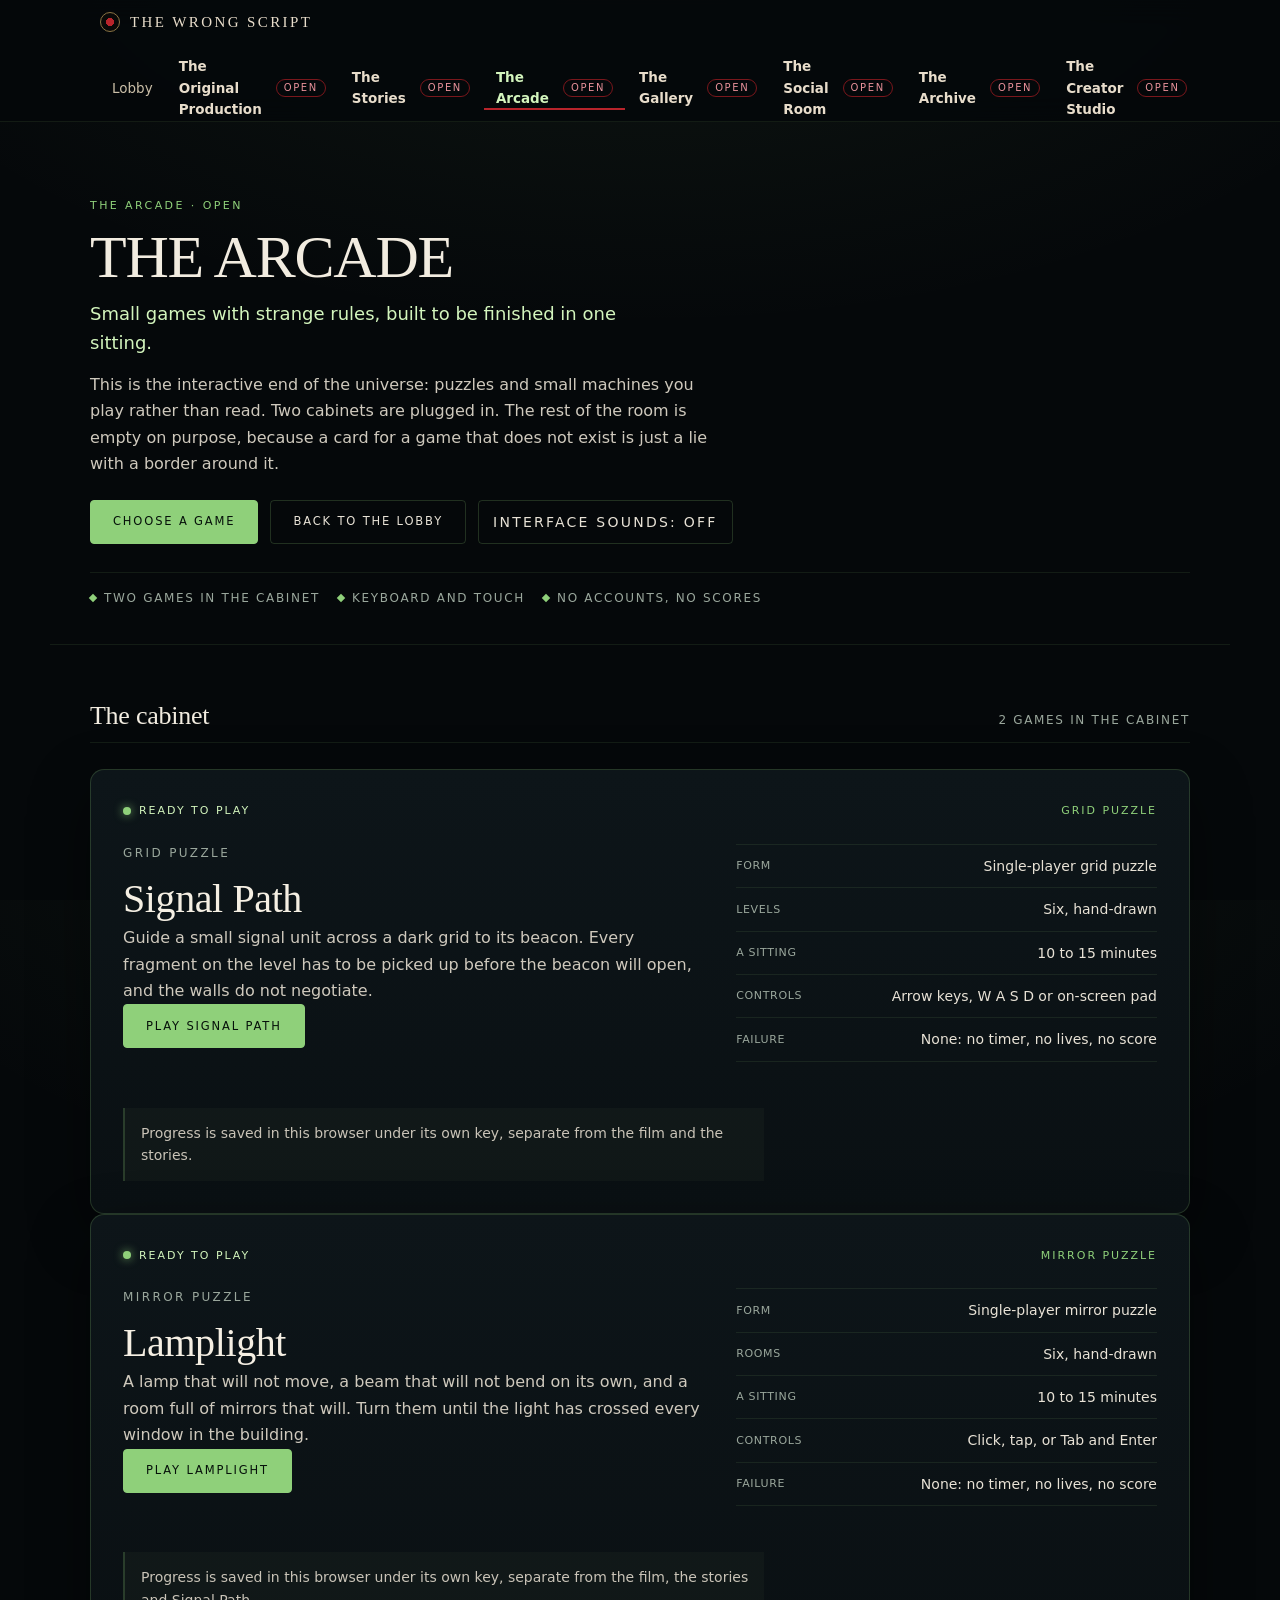
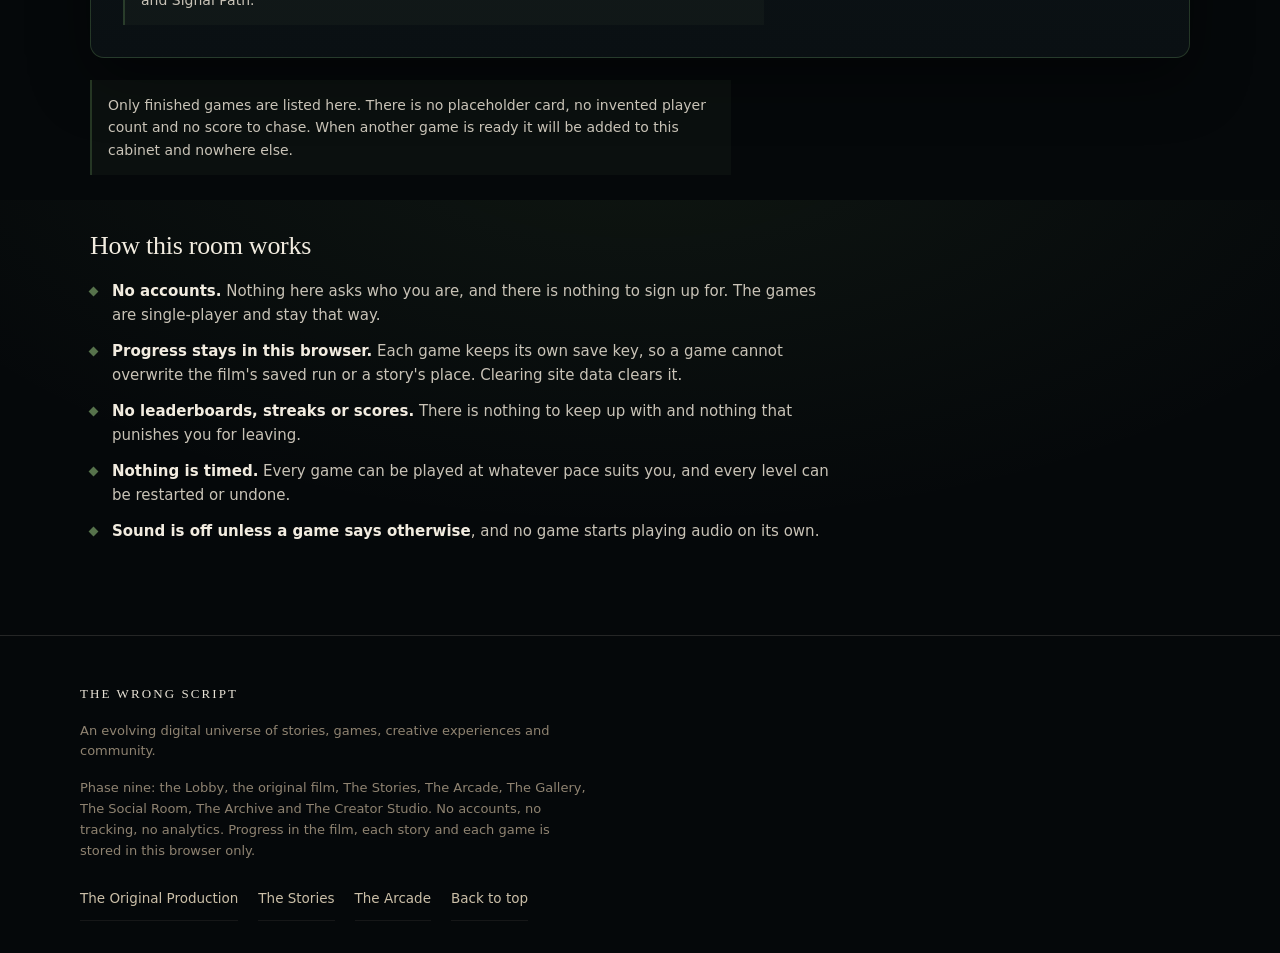
==== commit b75b6927: "AppJet agent update (3 files) - Edit index.html - Edit gallery/index.html - Edit arcade/index.html" ====
--- a/arcade/index.html
+++ b/arcade/index.html
@@ -49,6 +49,7 @@
       <div class="open-actions">
         <a class="btn btn-primary" href="#cabinet">Choose a game</a>
         <a class="btn btn-ghost" href="../">Back to the Lobby</a>
+        <span class="sound-slot" data-sound-slot></span>
       </div>
     </div>
     <div class="open-meta">
@@ -96,6 +97,7 @@
   </div>
 </footer>
 
+<script src="../assets/js/arcade-sound.js" data-click-src="../assets/media/audio/interface-click.mp3" defer></script>
 <script src="../assets/js/arcade-shell.js" defer></script>
 <script src="../assets/js/arcade-games.js" defer></script>
 <script src="../assets/js/arcade-library.js" defer></script>
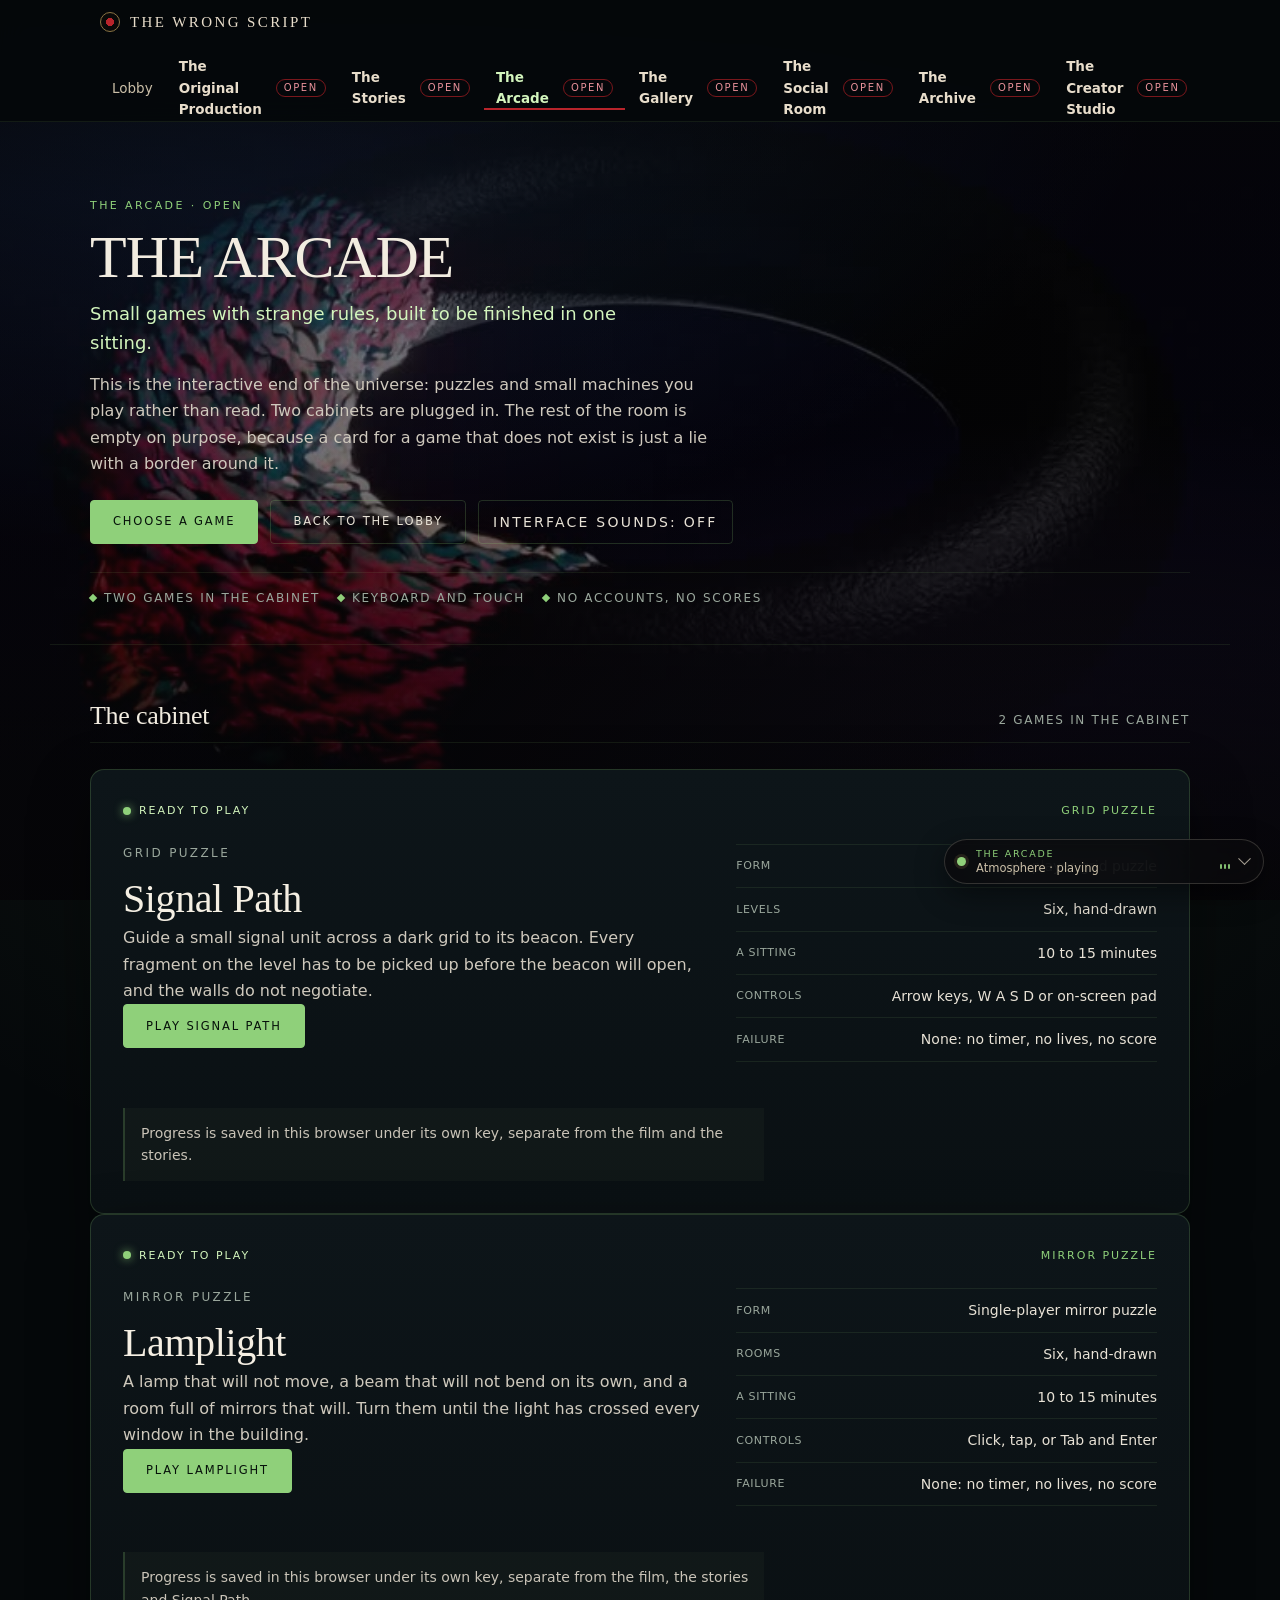
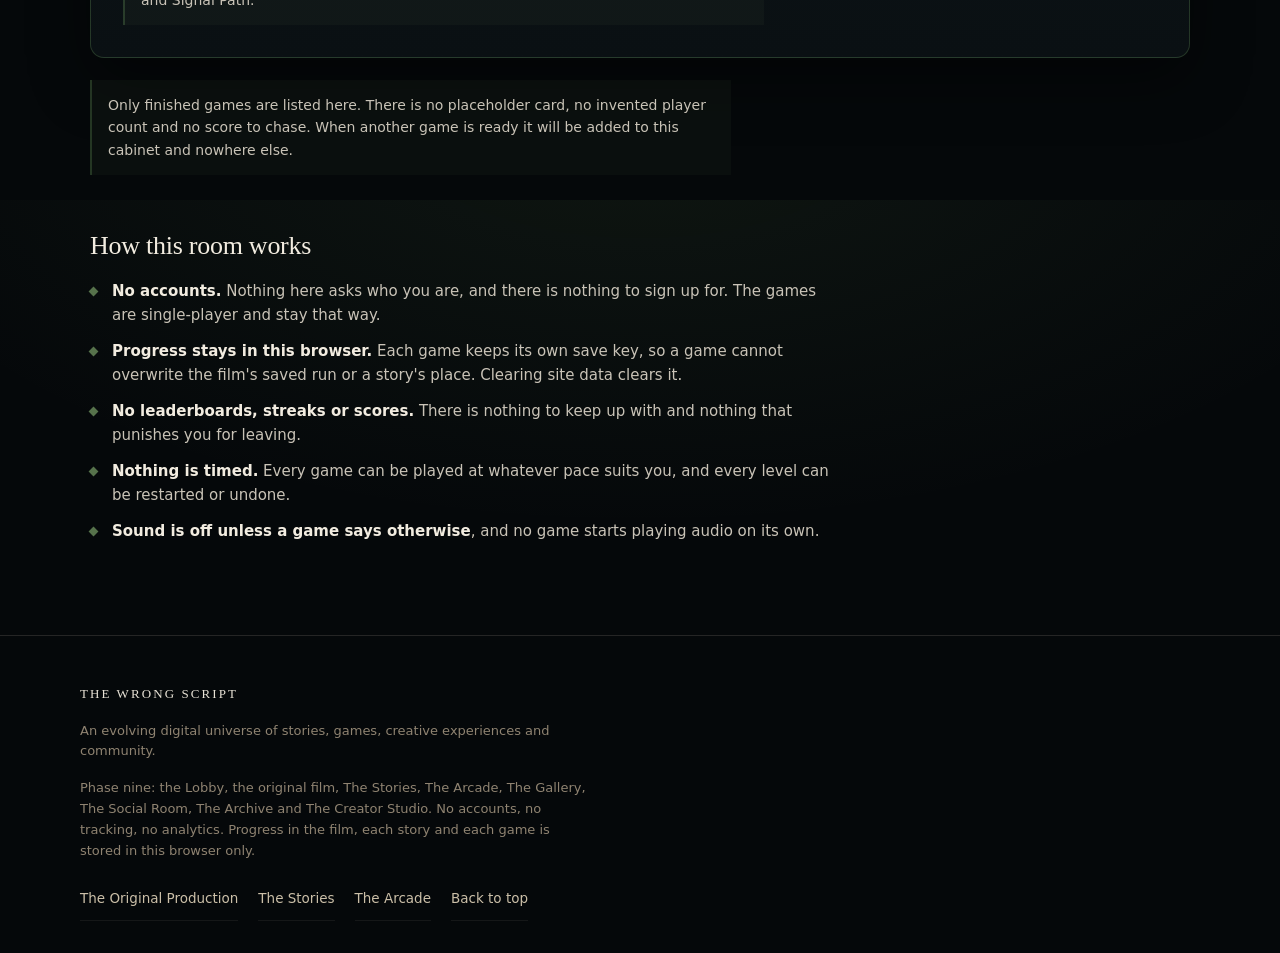
==== commit c647a4b4: "AppJet agent update" ====
--- a/arcade/index.html
+++ b/arcade/index.html
@@ -8,8 +8,9 @@
 <meta name="theme-color" content="#05080a">
 <link rel="stylesheet" href="../assets/css/lobby.css">
 <link rel="stylesheet" href="../assets/css/arcade.css">
+<link rel="stylesheet" href="../assets/css/ambience.css">
 </head>
-<body class="arcade">
+<body class="arcade" data-room="arcade">
 
 <a class="skip" href="#main">Skip to content</a>
 
@@ -101,5 +102,7 @@
 <script src="../assets/js/arcade-shell.js" defer></script>
 <script src="../assets/js/arcade-games.js" defer></script>
 <script src="../assets/js/arcade-library.js" defer></script>
+<script src="../assets/js/ambience.js" defer></script>
+<script src="../assets/js/media-controller.js" defer></script>
 </body>
 </html>
--- a/assets/css/ambience.css
+++ b/assets/css/ambience.css
@@ -0,0 +1,496 @@
+/* =====================================================================
+   THE WRONG SCRIPT - room atmosphere and the floating media controller
+   ---------------------------------------------------------------------
+   Two things live here:
+
+     1. .ambience  - a fixed, full-viewport video wash that sits behind
+        every page. One layer per page, never two. It is pointer-events:
+        none, so it can never take a click away from navigation, a story
+        choice or a game control.
+     2. .mixer     - the one floating pill shared by every room: a compact
+        room/playback readout that expands into sound and video controls.
+
+   House rules encoded here:
+
+     - The wash is always dark enough to read on. The scrim sits between
+       the video and the page, and the per-room tint sits on top of that,
+       so headings, cards and buttons keep their contrast.
+     - Nothing is stretched: the video and its poster use object-fit:
+       cover, and the poster is painted underneath the video so a slow or
+       blocked file still shows an image.
+     - No transition survives a prefers-reduced-motion request.
+     - The pill is bottom-right on wide screens and bottom-centre on
+       narrow ones, clear of the sticky header and inside the safe area.
+   ===================================================================== */
+
+/* ---------- per-room identity ----------
+   Each room gets a tint pair and an accent. The accent is used by the
+   controller so the pill belongs to the room it is standing in. */
+
+.ambience,
+body[data-room]{
+  --amb-a:rgba(52,110,190,.38);
+  --amb-b:rgba(120,72,210,.24);
+  --amb-accent:#c8a45c;
+}
+
+body[data-room="lobby"]{
+  --amb-a:rgba(46,104,196,.42);
+  --amb-b:rgba(126,74,214,.28);
+  --amb-accent:#8fc4ff;
+}
+
+body[data-room="stories"]{
+  --amb-a:rgba(36,84,86,.42);
+  --amb-b:rgba(96,74,40,.30);
+  --amb-accent:#9ecfc7;
+}
+
+body[data-room="ninth-bell"]{
+  --amb-a:rgba(26,64,92,.50);
+  --amb-b:rgba(10,26,34,.52);
+  --amb-accent:#9ecfc7;
+}
+
+body[data-room="returns-hatch"]{
+  --amb-a:rgba(118,74,28,.42);
+  --amb-b:rgba(48,32,18,.48);
+  --amb-accent:#d9a45c;
+}
+
+body[data-room="arcade"]{
+  --amb-a:rgba(36,120,96,.34);
+  --amb-b:rgba(150,44,164,.30);
+  --amb-accent:#8fd07a;
+}
+
+body[data-room="signal-path"]{
+  --amb-a:rgba(28,110,120,.34);
+  --amb-b:rgba(52,140,72,.30);
+  --amb-accent:#8fd07a;
+}
+
+body[data-room="lamplight"]{
+  --amb-a:rgba(118,86,30,.36);
+  --amb-b:rgba(22,52,64,.44);
+  --amb-accent:#e0b96a;
+}
+
+body[data-room="gallery"]{
+  --amb-a:rgba(132,108,70,.30);
+  --amb-b:rgba(58,66,92,.34);
+  --amb-accent:#d8c39a;
+}
+
+body[data-room="social-room"]{
+  --amb-a:rgba(112,86,52,.32);
+  --amb-b:rgba(46,52,60,.40);
+  --amb-accent:#c9a978;
+}
+
+body[data-room="archive"]{
+  --amb-a:rgba(60,70,92,.40);
+  --amb-b:rgba(34,36,44,.46);
+  --amb-accent:#a9b3c4;
+}
+
+body[data-room="creator-studio"]{
+  --amb-a:rgba(48,84,132,.40);
+  --amb-b:rgba(22,30,48,.44);
+  --amb-accent:#9dbfe4;
+}
+
+/* ---------- the wash ---------- */
+
+.ambience{
+  position:fixed;
+  inset:0;
+  z-index:-1;
+  overflow:hidden;
+  pointer-events:none;
+  background:#07070a;
+}
+
+.ambience__frame{
+  position:absolute;
+  inset:0;
+  background-position:50% 42%;
+  background-size:cover;
+  background-repeat:no-repeat;
+}
+
+.ambience__video{
+  position:absolute;
+  inset:0;
+  width:100%;
+  height:100%;
+  object-fit:cover;
+  object-position:50% 42%;
+  opacity:0;
+  transition:opacity .8s ease;
+  border:0;
+}
+
+.ambience__video.is-live{
+  opacity:.9;
+}
+
+.ambience__tint{
+  position:absolute;
+  inset:0;
+  background:
+    radial-gradient(120% 90% at 16% 6%, var(--amb-a) 0%, transparent 62%),
+    radial-gradient(110% 80% at 88% 94%, var(--amb-b) 0%, transparent 60%);
+}
+
+.ambience__scrim{
+  position:absolute;
+  inset:0;
+  background:
+    radial-gradient(140% 120% at 50% 38%, rgba(6,6,8,.14) 0%, rgba(6,6,8,.52) 58%, rgba(5,5,7,.84) 100%),
+    linear-gradient(180deg,
+      rgba(6,6,8,.88) 0%,
+      rgba(6,6,8,.46) 22%,
+      rgba(6,6,8,.34) 52%,
+      rgba(6,6,8,.74) 84%,
+      rgba(6,6,8,.93) 100%);
+}
+
+/* A hairline at the very top keeps the sticky header readable even when
+   the video happens to be bright there. */
+.ambience::after{
+  content:"";
+  position:absolute;
+  inset:0 0 auto 0;
+  height:96px;
+  background:linear-gradient(180deg, rgba(6,6,8,.55), transparent);
+}
+
+/* ---------- the floating controller ---------- */
+
+.mixer{
+  position:fixed;
+  right:16px;
+  bottom:calc(16px + env(safe-area-inset-bottom,0px));
+  z-index:70;
+  width:min(320px, calc(100vw - 32px));
+  font:13px/1.4 system-ui,-apple-system,"Segoe UI",Roboto,sans-serif;
+  color:var(--parch,#e8ddcb);
+  -webkit-font-smoothing:antialiased;
+}
+
+.mixer__compact{
+  display:flex;
+  align-items:center;
+  gap:10px;
+  width:100%;
+  min-height:44px;
+  margin:0;
+  padding:7px 12px;
+  font:inherit;
+  color:inherit;
+  text-align:left;
+  background:rgba(10,10,13,.82);
+  border:1px solid rgba(232,221,203,.18);
+  border-radius:999px;
+  backdrop-filter:blur(18px) saturate(140%);
+  -webkit-backdrop-filter:blur(18px) saturate(140%);
+  box-shadow:0 10px 30px rgba(0,0,0,.45);
+  cursor:pointer;
+}
+
+.mixer__compact:hover{
+  border-color:rgba(232,221,203,.34);
+}
+
+.mixer__pulse{
+  flex:0 0 auto;
+  width:9px;
+  height:9px;
+  border-radius:50%;
+  background:var(--amb-accent,#c8a45c);
+  box-shadow:0 0 0 3px rgba(200,164,92,.14);
+  opacity:.55;
+}
+
+.mixer.is-playing .mixer__pulse{
+  opacity:1;
+}
+
+.mixer__text{
+  flex:1 1 auto;
+  min-width:0;
+  display:grid;
+  gap:1px;
+}
+
+.mixer__room{
+  display:block;
+  font-size:9.5px;
+  letter-spacing:.18em;
+  text-transform:uppercase;
+  color:var(--amb-accent,#c8a45c);
+  white-space:nowrap;
+  overflow:hidden;
+  text-overflow:ellipsis;
+}
+
+.mixer__status{
+  display:block;
+  font-size:11.5px;
+  line-height:1.3;
+  color:var(--parch-soft,#cbbfa8);
+  white-space:nowrap;
+  overflow:hidden;
+  text-overflow:ellipsis;
+}
+
+.mixer__wave{
+  flex:0 0 auto;
+  display:flex;
+  align-items:flex-end;
+  gap:2px;
+  height:16px;
+}
+
+.mixer__wave i{
+  display:block;
+  width:2px;
+  height:5px;
+  border-radius:1px;
+  background:var(--amb-accent,#c8a45c);
+  opacity:.5;
+}
+
+.mixer.is-playing .mixer__wave i{
+  opacity:.9;
+  animation:mixer-wave 1.1s ease-in-out infinite;
+}
+
+.mixer.is-playing .mixer__wave i:nth-child(2){animation-delay:.16s}
+.mixer.is-playing .mixer__wave i:nth-child(3){animation-delay:.32s}
+
+@keyframes mixer-wave{
+  0%,100%{height:5px}
+  50%{height:15px}
+}
+
+.mixer__chev{
+  flex:0 0 auto;
+  width:9px;
+  height:9px;
+  margin-right:2px;
+  border-right:1.5px solid currentColor;
+  border-bottom:1.5px solid currentColor;
+  transform:rotate(45deg) translate(-2px,-2px);
+  opacity:.7;
+}
+
+.mixer__compact[aria-expanded="true"] .mixer__chev{
+  transform:rotate(-135deg) translate(-2px,-2px);
+}
+
+/* ---------- expanded panel ---------- */
+
+.mixer__panel{
+  position:absolute;
+  right:0;
+  bottom:calc(100% + 10px);
+  width:100%;
+  max-height:min(70vh, 520px);
+  overflow-y:auto;
+  padding:14px 14px 16px;
+  background:rgba(9,9,12,.94);
+  border:1px solid rgba(232,221,203,.2);
+  border-radius:18px;
+  backdrop-filter:blur(22px) saturate(140%);
+  -webkit-backdrop-filter:blur(22px) saturate(140%);
+  box-shadow:0 18px 44px rgba(0,0,0,.55);
+}
+
+.mixer__head{
+  display:flex;
+  align-items:center;
+  justify-content:space-between;
+  gap:10px;
+  margin:0 0 10px;
+}
+
+.mixer__title{
+  margin:0;
+  font-size:9.5px;
+  letter-spacing:.2em;
+  text-transform:uppercase;
+  color:var(--amb-accent,#c8a45c);
+}
+
+.mixer__close{
+  min-width:44px;
+  min-height:44px;
+  margin:-8px -8px -8px 0;
+  padding:0;
+  font:inherit;
+  font-size:18px;
+  line-height:1;
+  color:var(--parch-soft,#cbbfa8);
+  background:transparent;
+  border:0;
+  border-radius:999px;
+  cursor:pointer;
+}
+
+.mixer__close:hover{
+  color:#fff;
+}
+
+.mixer__row{
+  display:grid;
+  grid-template-columns:1fr auto;
+  align-items:center;
+  gap:10px;
+  padding:9px 0;
+  border-top:1px solid rgba(232,221,203,.1);
+}
+
+.mixer__row--slider{
+  grid-template-columns:1fr;
+  gap:4px;
+}
+
+.mixer__rowhead{
+  display:flex;
+  align-items:baseline;
+  justify-content:space-between;
+  gap:10px;
+}
+
+.mixer__name{
+  font-size:12px;
+  letter-spacing:.02em;
+  color:var(--parch,#e8ddcb);
+}
+
+.mixer__val{
+  font-size:11px;
+  font-variant-numeric:tabular-nums;
+  color:var(--parch-soft,#cbbfa8);
+}
+
+.mixer__row.is-absent .mixer__name,
+.mixer__row.is-absent .mixer__val{
+  color:var(--muted,#8f8371);
+}
+
+.mixer__row.is-absent .mixer__name::after{
+  content:" - not in this room";
+  font-size:10.5px;
+  letter-spacing:.04em;
+}
+
+.mixer__switch{
+  position:relative;
+  min-width:52px;
+  min-height:44px;
+  padding:0;
+  background:rgba(255,255,255,.07);
+  border:1px solid rgba(232,221,203,.22);
+  border-radius:999px;
+  cursor:pointer;
+}
+
+.mixer__switch::after{
+  content:"";
+  position:absolute;
+  top:50%;
+  left:5px;
+  width:20px;
+  height:20px;
+  margin-top:-10px;
+  border-radius:50%;
+  background:var(--parch-soft,#cbbfa8);
+  transition:left .18s ease, background .18s ease;
+}
+
+.mixer__switch[aria-checked="true"]{
+  background:rgba(200,164,92,.2);
+  border-color:var(--amb-accent,#c8a45c);
+}
+
+.mixer__switch[aria-checked="true"]::after{
+  left:calc(100% - 25px);
+  background:var(--amb-accent,#c8a45c);
+}
+
+.mixer__switch[disabled]{
+  opacity:.45;
+  cursor:default;
+}
+
+.mixer__range{
+  width:100%;
+  min-height:44px;
+  margin:0;
+  accent-color:var(--amb-accent,#c8a45c);
+  background:transparent;
+}
+
+.mixer__range[disabled]{
+  opacity:.45;
+}
+
+.mixer__note{
+  margin:10px 0 0;
+  font-size:10.5px;
+  line-height:1.5;
+  color:var(--muted,#8f8371);
+}
+
+/* focus: one visible ring for every control in the pill */
+
+.mixer__compact:focus-visible,
+.mixer__close:focus-visible,
+.mixer__switch:focus-visible,
+.mixer__range:focus-visible{
+  outline:2px solid var(--amb-accent,#c8a45c);
+  outline-offset:3px;
+}
+
+/* ---------- small screens ---------- */
+
+@media (max-width:560px){
+  .mixer{
+    left:12px;
+    right:12px;
+    width:auto;
+    bottom:calc(12px + env(safe-area-inset-bottom,0px));
+  }
+
+  .mixer__panel{
+    right:0;
+    left:0;
+    width:auto;
+    border-radius:16px;
+  }
+
+  .ambience__video{
+    object-position:50% 38%;
+  }
+}
+
+/* ---------- motion ---------- */
+
+@media (prefers-reduced-motion:reduce){
+  .ambience__video,
+  .mixer__compact,
+  .mixer__switch::after,
+  .mixer__chev,
+  .mixer__panel{
+    transition:none!important;
+    animation:none!important;
+  }
+
+  .mixer.is-playing .mixer__wave i{
+    animation:none!important;
+    height:9px;
+  }
+}
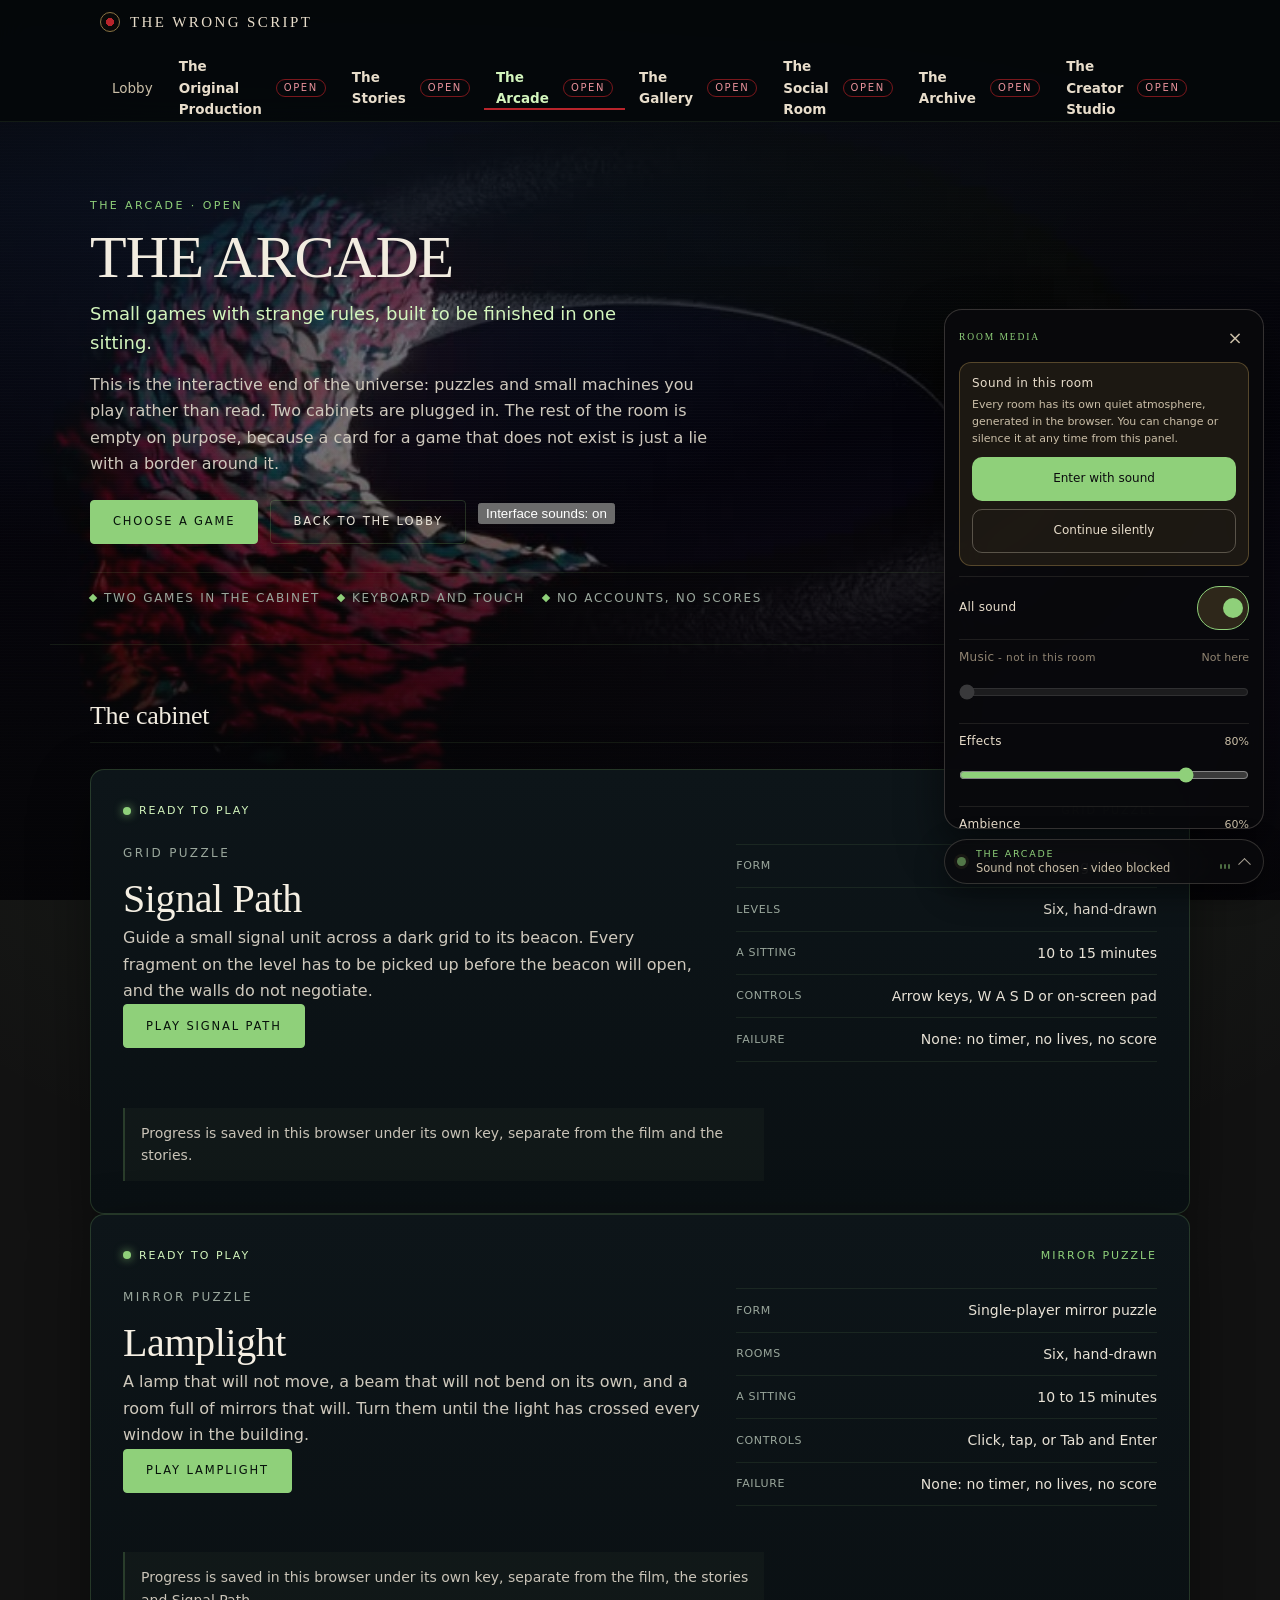
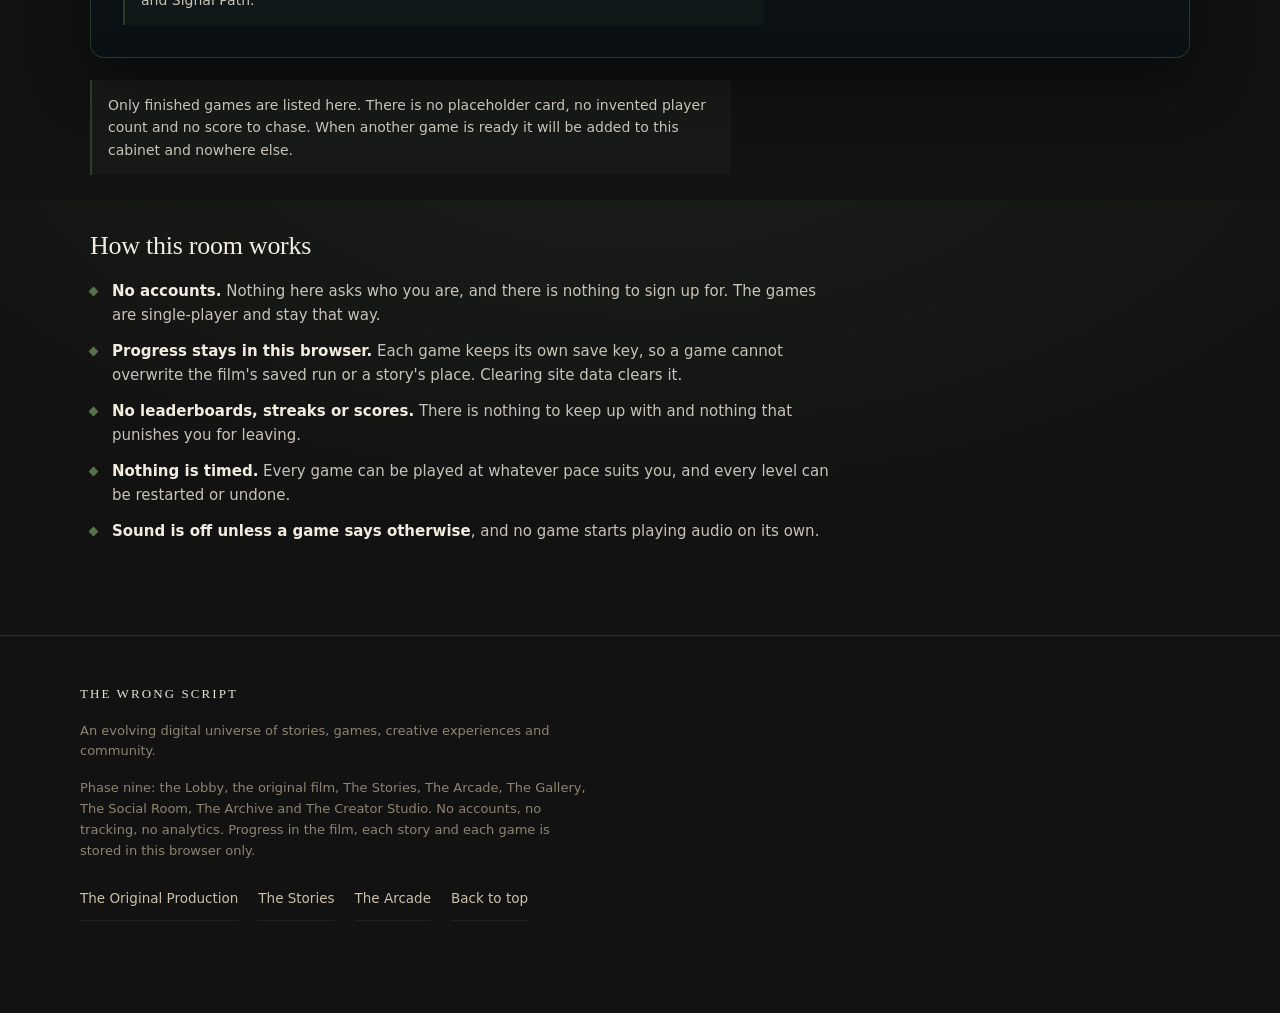
==== commit 911cf06f: "AppJet agent update" ====
--- a/arcade/index.html
+++ b/arcade/index.html
@@ -98,7 +98,8 @@
   </div>
 </footer>
 
-<script src="../assets/js/arcade-sound.js" data-click-src="../assets/media/audio/interface-click.mp3" defer></script>
+<script src="../assets/js/audio-engine.js" defer></script>
+<script src="../assets/js/arcade-sound.js" defer></script>
 <script src="../assets/js/arcade-shell.js" defer></script>
 <script src="../assets/js/arcade-games.js" defer></script>
 <script src="../assets/js/arcade-library.js" defer></script>
--- a/assets/css/ambience.css
+++ b/assets/css/ambience.css
@@ -98,6 +98,14 @@
   --amb-a:rgba(48,84,132,.40);
   --amb-b:rgba(22,30,48,.44);
   --amb-accent:#9dbfe4;
+}
+
+/* The room's own canvas steps aside so the wash can be seen at all. Cards,
+   panels, bars and buttons keep their own opaque backgrounds, so the text
+   that sits on them is unaffected. Text that sits directly on the page
+   falls on the scrim, which is what keeps it readable. */
+body[data-room]{
+  background-color:transparent;
 }
 
 /* ---------- the wash ---------- */
@@ -494,3 +502,262 @@
     height:9px;
   }
 }
+
+/* =====================================================================
+   REFINEMENT PASS - distinct room environments
+   ---------------------------------------------------------------------
+   Only three clips exist, so a room is not defined by its footage alone.
+   Each room now gets its own grading (filter), its own composition
+   (object-position, so a different part of the frame leads) and its own
+   quiet identity texture drawn over the wash. The result is eleven
+   recognisably different environments built honestly from three clips.
+   ===================================================================== */
+
+.ambience__video{
+  filter:var(--amb-filter,none);
+  object-position:var(--amb-pos,50% 42%);
+}
+
+.ambience__frame{
+  background-position:var(--amb-pos,50% 42%);
+}
+
+/* The identity layer sits above the footage and below the scrim, so a
+   texture can never reduce the contrast of text that reads on the scrim. */
+.ambience__ident{
+  position:absolute;
+  inset:0;
+  opacity:var(--amb-ident-opacity,.55);
+  background:var(--amb-ident,none);
+  mix-blend-mode:screen;
+}
+
+body[data-room="lobby"]{
+  --amb-pos:50% 44%;
+  --amb-filter:saturate(1.18) brightness(1.04) hue-rotate(-6deg);
+  --amb-ident-opacity:.6;
+  --amb-ident:
+    repeating-linear-gradient(90deg, rgba(143,196,255,.10) 0 1px, transparent 1px 168px),
+    radial-gradient(70% 60% at 50% 18%, rgba(143,196,255,.16) 0%, transparent 70%);
+}
+
+body[data-room="stories"]{
+  --amb-pos:42% 50%;
+  --amb-filter:saturate(.86) brightness(.92) hue-rotate(14deg);
+  --amb-ident-opacity:.5;
+  --amb-ident:
+    radial-gradient(90% 70% at 30% 30%, rgba(158,207,199,.10) 0%, transparent 68%),
+    radial-gradient(70% 60% at 78% 82%, rgba(200,168,110,.08) 0%, transparent 70%);
+}
+
+body[data-room="ninth-bell"]{
+  --amb-pos:58% 34%;
+  --amb-filter:saturate(.68) brightness(.78) contrast(1.08) hue-rotate(-12deg);
+  --amb-ident-opacity:.62;
+  --amb-ident:
+    repeating-linear-gradient(104deg, rgba(190,225,232,.055) 0 1px, transparent 1px 46px),
+    radial-gradient(60% 55% at 14% 92%, rgba(224,185,106,.16) 0%, transparent 72%);
+}
+
+body[data-room="returns-hatch"]{
+  --amb-pos:34% 46%;
+  --amb-filter:sepia(.34) saturate(1.12) brightness(.86);
+  --amb-ident-opacity:.55;
+  --amb-ident:
+    repeating-linear-gradient(90deg, rgba(217,164,92,.10) 0 2px, transparent 2px 88px),
+    radial-gradient(80% 60% at 50% 8%, rgba(217,164,92,.12) 0%, transparent 72%);
+}
+
+body[data-room="arcade"]{
+  --amb-pos:50% 50%;
+  --amb-filter:saturate(1.5) brightness(.94) contrast(1.06) hue-rotate(-18deg);
+  --amb-ident-opacity:.5;
+  --amb-ident:
+    repeating-linear-gradient(0deg, rgba(255,255,255,.05) 0 1px, transparent 1px 3px),
+    radial-gradient(70% 50% at 84% 12%, rgba(143,208,122,.16) 0%, transparent 70%);
+}
+
+body[data-room="signal-path"]{
+  --amb-pos:50% 40%;
+  --amb-filter:saturate(.55) brightness(.86) hue-rotate(58deg);
+  --amb-ident-opacity:.6;
+  --amb-ident:
+    repeating-linear-gradient(0deg, rgba(143,208,122,.09) 0 1px, transparent 1px 34px),
+    repeating-linear-gradient(90deg, rgba(143,208,122,.09) 0 1px, transparent 1px 34px);
+}
+
+body[data-room="lamplight"]{
+  --amb-pos:46% 58%;
+  --amb-filter:sepia(.22) saturate(1.06) brightness(.92);
+  --amb-ident-opacity:.55;
+  --amb-ident:
+    radial-gradient(64% 58% at 52% 96%, rgba(224,185,106,.20) 0%, transparent 72%);
+}
+
+body[data-room="gallery"]{
+  --amb-pos:50% 36%;
+  --amb-filter:saturate(.82) brightness(.96);
+  --amb-ident-opacity:.45;
+  --amb-ident:
+    radial-gradient(60% 44% at 50% 4%, rgba(216,195,154,.14) 0%, transparent 74%),
+    repeating-linear-gradient(90deg, rgba(216,195,154,.05) 0 1px, transparent 1px 240px);
+}
+
+body[data-room="social-room"]{
+  --amb-pos:56% 52%;
+  --amb-filter:sepia(.16) saturate(1.04) brightness(.9);
+  --amb-ident-opacity:.5;
+  --amb-ident:
+    radial-gradient(80% 70% at 50% 44%, rgba(201,169,120,.14) 0%, transparent 76%);
+}
+
+body[data-room="archive"]{
+  --amb-pos:40% 44%;
+  --amb-filter:sepia(.46) saturate(.7) brightness(.84);
+  --amb-ident-opacity:.6;
+  --amb-ident:
+    repeating-linear-gradient(74deg, rgba(169,179,196,.07) 0 1px, transparent 1px 18px),
+    radial-gradient(70% 60% at 24% 18%, rgba(169,179,196,.12) 0%, transparent 72%);
+}
+
+body[data-room="creator-studio"]{
+  --amb-pos:50% 48%;
+  --amb-filter:saturate(.92) brightness(.9) hue-rotate(162deg);
+  --amb-ident-opacity:.55;
+  --amb-ident:
+    repeating-linear-gradient(0deg, rgba(157,191,228,.08) 0 1px, transparent 1px 42px),
+    repeating-linear-gradient(90deg, rgba(157,191,228,.08) 0 1px, transparent 1px 42px);
+}
+
+/* The pill is fixed, so the end of every page reserves room for it. This
+   is the correction for the footer overlap noted in the previous handover:
+   the last line of the footer can no longer sit underneath the pill, on
+   short pages or long ones. */
+body[data-room] .site-footer{
+  padding-bottom:calc(92px + env(safe-area-inset-bottom,0px));
+}
+
+body[data-room]{
+  scroll-padding-bottom:calc(96px + env(safe-area-inset-bottom,0px));
+}
+
+@media (max-width:560px){
+  body[data-room] .site-footer{
+    padding-bottom:calc(112px + env(safe-area-inset-bottom,0px));
+  }
+}
+
+/* ---------- new controller parts ---------- */
+
+.mixer__mute{
+  flex:0 0 auto;
+  padding:2px 6px;
+  font-size:9px;
+  letter-spacing:.14em;
+  text-transform:uppercase;
+  color:#0b0b0e;
+  background:var(--amb-accent,#c8a45c);
+  border-radius:4px;
+}
+
+.mixer.is-muted .mixer__pulse{
+  opacity:.3;
+  box-shadow:none;
+}
+
+.mixer.is-audio .mixer__wave i{
+  opacity:.95;
+  animation:mixer-wave 1.1s ease-in-out infinite;
+}
+
+.mixer.is-audio .mixer__wave i:nth-child(2){animation-delay:.16s}
+.mixer.is-audio .mixer__wave i:nth-child(3){animation-delay:.32s}
+
+.mixer__ask{
+  margin:0 0 10px;
+  padding:12px;
+  background:rgba(200,164,92,.1);
+  border:1px solid rgba(200,164,92,.34);
+  border-radius:12px;
+}
+
+.mixer__ask-title{
+  margin:0 0 4px;
+  font-size:12px;
+  letter-spacing:.04em;
+  color:var(--parch,#e8ddcb);
+}
+
+.mixer__ask-text{
+  margin:0 0 10px;
+  font-size:11px;
+  line-height:1.55;
+  color:var(--parch-soft,#cbbfa8);
+}
+
+.mixer__ask-actions{
+  display:grid;
+  gap:8px;
+}
+
+.mixer__action{
+  min-height:44px;
+  padding:0 14px;
+  font:inherit;
+  font-size:12px;
+  color:#0b0b0e;
+  background:var(--amb-accent,#c8a45c);
+  border:1px solid transparent;
+  border-radius:10px;
+  cursor:pointer;
+}
+
+.mixer__action--quiet{
+  color:var(--parch,#e8ddcb);
+  background:transparent;
+  border-color:rgba(232,221,203,.3);
+}
+
+.mixer__action:hover{
+  filter:brightness(1.08);
+}
+
+.mixer__action:focus-visible,
+.mixer__mute:focus-visible{
+  outline:2px solid var(--amb-accent,#c8a45c);
+  outline-offset:3px;
+}
+
+.mixer__recover{
+  margin:10px 0 0;
+  padding:10px 12px;
+  background:rgba(255,255,255,.05);
+  border:1px solid rgba(232,221,203,.22);
+  border-radius:12px;
+}
+
+.mixer__recover-text{
+  margin:0 0 8px;
+  font-size:11px;
+  line-height:1.5;
+  color:var(--parch-soft,#cbbfa8);
+}
+
+.mixer__live{
+  position:absolute;
+  width:1px;
+  height:1px;
+  margin:-1px;
+  padding:0;
+  overflow:hidden;
+  clip-path:inset(50%);
+  white-space:nowrap;
+  border:0;
+}
+
+@media (prefers-reduced-motion:reduce){
+  .mixer.is-audio .mixer__wave i{
+    animation:none!important;
+    height:9px;
+  }
+}
